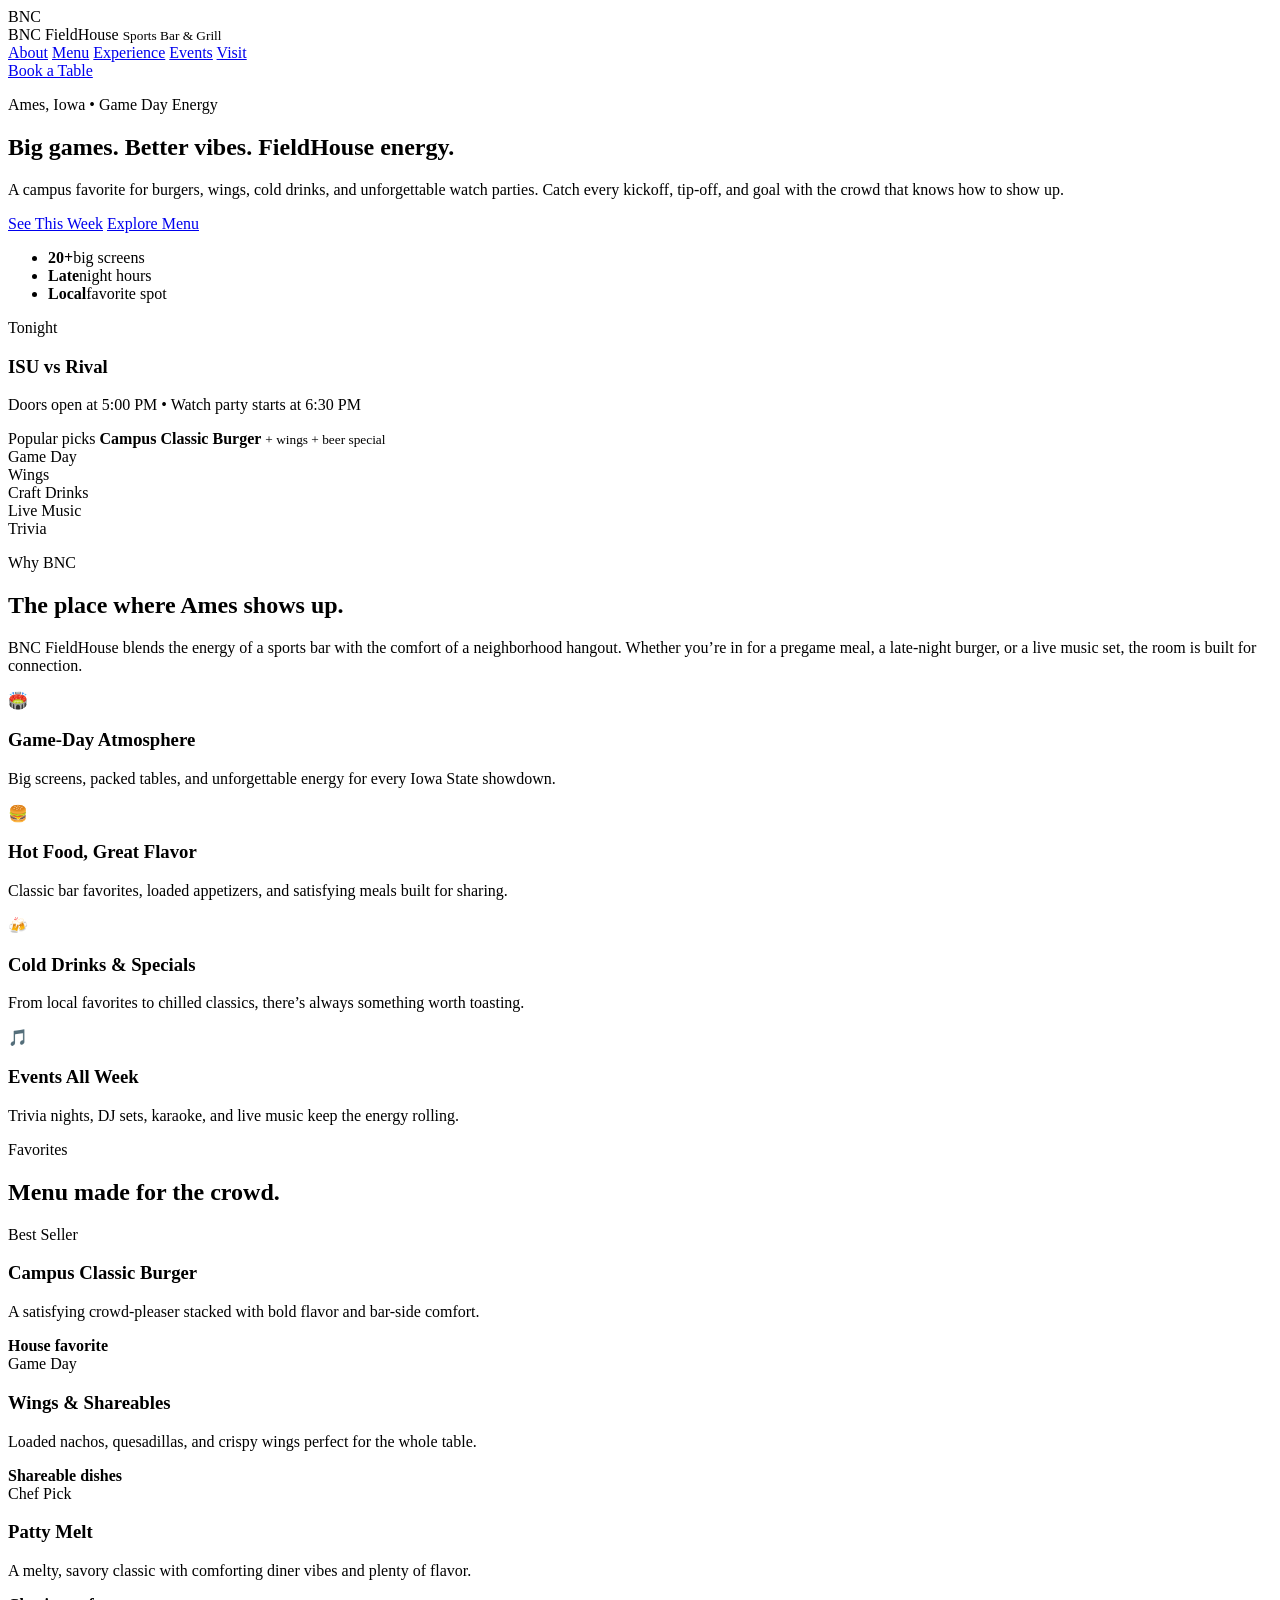
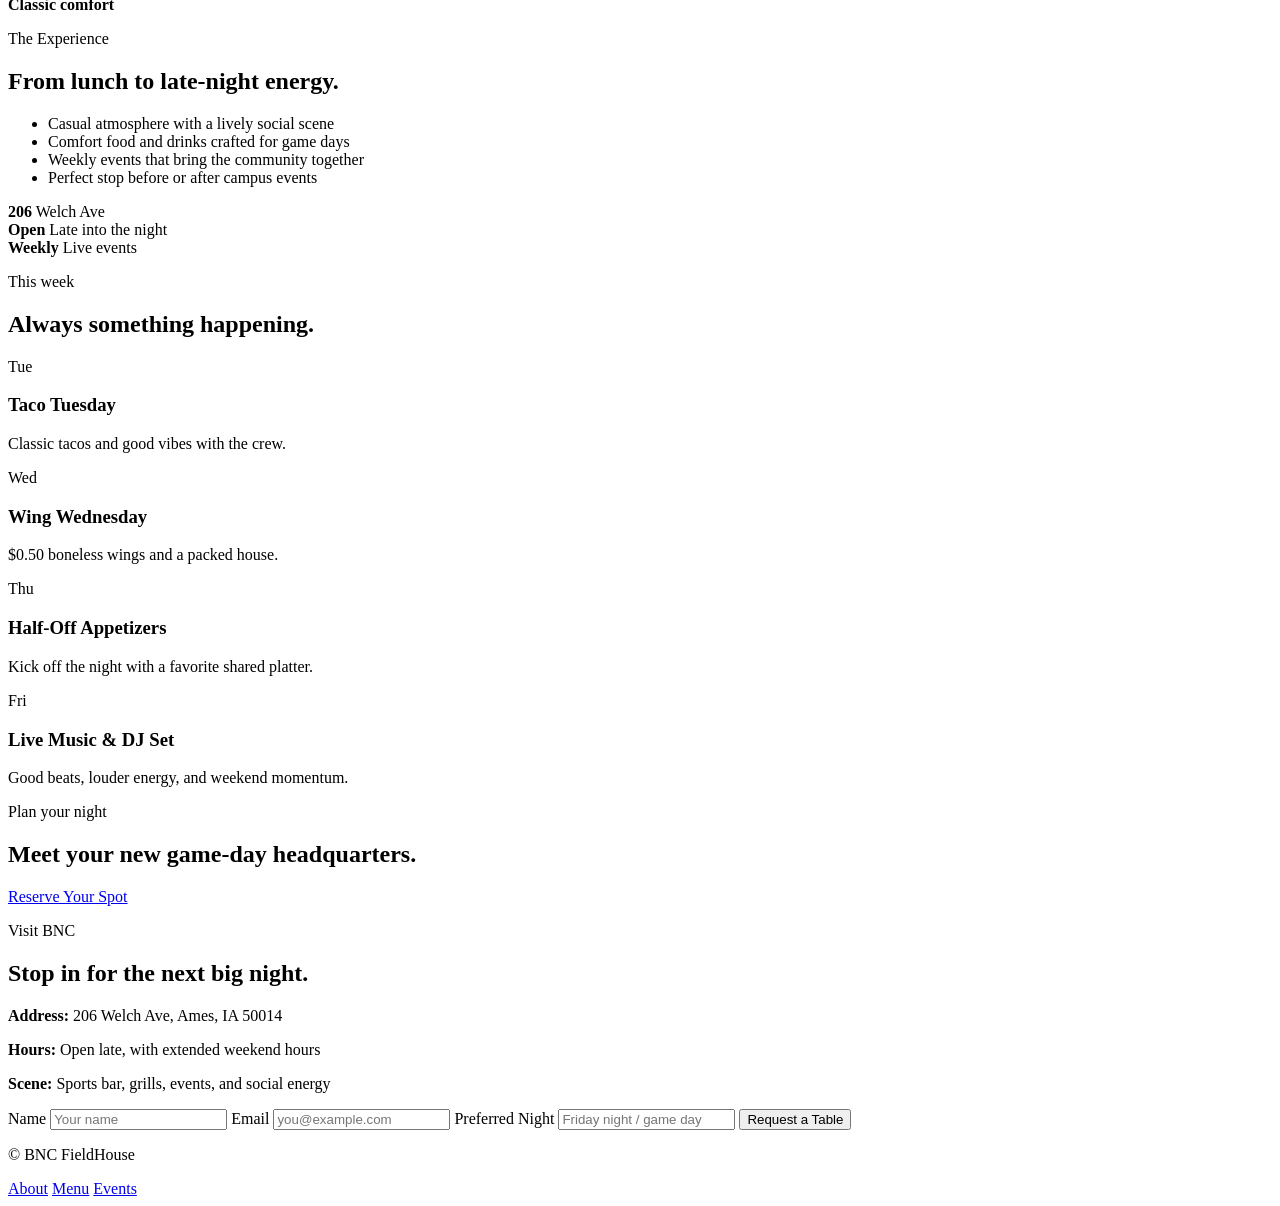
==== index.html @ 1192819e "Create the main landing page for the BNC FieldHouse marketing website." ====
<!DOCTYPE html>
<html lang="en">
  <head>
    <meta charset="UTF-8" />
    <meta name="viewport" content="width=device-width, initial-scale=1.0" />
    <meta
      name="description"
      content="BNC FieldHouse is a sports bar and grill in Ames, Iowa, serving signature burgers, wings, drinks, and live events near Iowa State." 
    />
    <title>BNC FieldHouse | Ames Iowa Sports Bar & Grill</title>
    <link rel="preconnect" href="https://fonts.googleapis.com" />
    <link rel="preconnect" href="https://fonts.gstatic.com" crossorigin />
    <link
      href="https://fonts.googleapis.com/css2?family=Inter:wght@400;500;600;700;800;900&family=Oswald:wght@500;600;700&display=swap"
      rel="stylesheet"
    />
    <link rel="stylesheet" href="style.css" />
  </head>
  <body>
    <header class="site-header">
      <div class="container nav-wrap">
        <div class="brand">
          <div class="brand-mark">BNC</div>
          <div>
            <span class="brand-name">BNC FieldHouse</span>
            <small>Sports Bar & Grill</small>
          </div>
        </div>

        <nav class="main-nav" aria-label="Main navigation">
          <a href="#about">About</a>
          <a href="#menu">Menu</a>
          <a href="#experience">Experience</a>
          <a href="#events">Events</a>
          <a href="#visit">Visit</a>
        </nav>

        <a class="btn btn-primary" href="#visit">Book a Table</a>
      </div>
    </header>

    <main>
      <section class="hero">
        <div class="container hero-grid">
          <div class="hero-copy">
            <p class="eyebrow">Ames, Iowa • Game Day Energy</p>
            <h1>Big games. Better vibes. <span>FieldHouse energy.</span></h1>
            <p class="lead">
              A campus favorite for burgers, wings, cold drinks, and unforgettable watch parties.
              Catch every kickoff, tip-off, and goal with the crowd that knows how to show up.
            </p>

            <div class="hero-actions">
              <a class="btn btn-primary" href="#events">See This Week</a>
              <a class="btn btn-secondary" href="#menu">Explore Menu</a>
            </div>

            <ul class="hero-stats" aria-label="BNC highlights">
              <li><strong>20+</strong><span>big screens</span></li>
              <li><strong>Late</strong><span>night hours</span></li>
              <li><strong>Local</strong><span>favorite spot</span></li>
            </ul>
          </div>

          <div class="hero-visual" aria-label="Interior of sports bar with fans and television screens">
            <div class="glass-card feature-card">
              <span class="tag">Tonight</span>
              <h3>ISU vs Rival</h3>
              <p>Doors open at 5:00 PM • Watch party starts at 6:30 PM</p>
            </div>
            <div class="floating-card">
              <span>Popular picks</span>
              <strong>Campus Classic Burger</strong>
              <small>+ wings + beer special</small>
            </div>
          </div>
        </div>
      </section>

      <section class="logo-bar" aria-label="BNC quick highlights">
        <div class="container logo-row">
          <div>Game Day</div>
          <div>Wings</div>
          <div>Craft Drinks</div>
          <div>Live Music</div>
          <div>Trivia</div>
        </div>
      </section>

      <section id="about" class="section intro">
        <div class="container two-col">
          <div>
            <p class="eyebrow accent">Why BNC</p>
            <h2>The place where Ames shows up.</h2>
          </div>
          <div>
            <p>
              BNC FieldHouse blends the energy of a sports bar with the comfort of a neighborhood hangout.
              Whether you’re in for a pregame meal, a late-night burger, or a live music set, the room is built for connection.
            </p>
          </div>
        </div>
      </section>

      <section class="section benefits">
        <div class="container">
          <div class="cards-grid">
            <article class="info-card">
              <div class="icon">🏟️</div>
              <h3>Game-Day Atmosphere</h3>
              <p>Big screens, packed tables, and unforgettable energy for every Iowa State showdown.</p>
            </article>
            <article class="info-card">
              <div class="icon">🍔</div>
              <h3>Hot Food, Great Flavor</h3>
              <p>Classic bar favorites, loaded appetizers, and satisfying meals built for sharing.</p>
            </article>
            <article class="info-card">
              <div class="icon">🍻</div>
              <h3>Cold Drinks & Specials</h3>
              <p>From local favorites to chilled classics, there’s always something worth toasting.</p>
            </article>
            <article class="info-card">
              <div class="icon">🎵</div>
              <h3>Events All Week</h3>
              <p>Trivia nights, DJ sets, karaoke, and live music keep the energy rolling.</p>
            </article>
          </div>
        </div>
      </section>

      <section id="menu" class="section menu-section">
        <div class="container">
          <div class="section-heading">
            <p class="eyebrow accent">Favorites</p>
            <h2>Menu made for the crowd.</h2>
          </div>

          <div class="menu-grid">
            <article class="menu-card">
              <div class="menu-visual burgers"></div>
              <div class="menu-body">
                <span class="pill">Best Seller</span>
                <h3>Campus Classic Burger</h3>
                <p>A satisfying crowd-pleaser stacked with bold flavor and bar-side comfort.</p>
                <strong>House favorite</strong>
              </div>
            </article>

            <article class="menu-card">
              <div class="menu-visual wings"></div>
              <div class="menu-body">
                <span class="pill">Game Day</span>
                <h3>Wings & Shareables</h3>
                <p>Loaded nachos, quesadillas, and crispy wings perfect for the whole table.</p>
                <strong>Shareable dishes</strong>
              </div>
            </article>

            <article class="menu-card">
              <div class="menu-visual melt"></div>
              <div class="menu-body">
                <span class="pill">Chef Pick</span>
                <h3>Patty Melt</h3>
                <p>A melty, savory classic with comforting diner vibes and plenty of flavor.</p>
                <strong>Classic comfort</strong>
              </div>
            </article>
          </div>
        </div>
      </section>

      <section id="experience" class="section experience-section">
        <div class="container experience-grid">
          <div class="experience-copy">
            <p class="eyebrow accent">The Experience</p>
            <h2>From lunch to late-night energy.</h2>
            <ul>
              <li>Casual atmosphere with a lively social scene</li>
              <li>Comfort food and drinks crafted for game days</li>
              <li>Weekly events that bring the community together</li>
              <li>Perfect stop before or after campus events</li>
            </ul>
          </div>

          <div class="stats-panel">
            <div class="stat-box">
              <strong>206</strong>
              <span>Welch Ave</span>
            </div>
            <div class="stat-box">
              <strong>Open</strong>
              <span>Late into the night</span>
            </div>
            <div class="stat-box">
              <strong>Weekly</strong>
              <span>Live events</span>
            </div>
          </div>
        </div>
      </section>

      <section id="events" class="section events-section">
        <div class="container">
          <div class="section-heading">
            <p class="eyebrow accent">This week</p>
            <h2>Always something happening.</h2>
          </div>

          <div class="events-grid">
            <article class="event-card">
              <div class="event-day">Tue</div>
              <div>
                <h3>Taco Tuesday</h3>
                <p>Classic tacos and good vibes with the crew.</p>
              </div>
            </article>

            <article class="event-card">
              <div class="event-day">Wed</div>
              <div>
                <h3>Wing Wednesday</h3>
                <p>$0.50 boneless wings and a packed house.</p>
              </div>
            </article>

            <article class="event-card">
              <div class="event-day">Thu</div>
              <div>
                <h3>Half-Off Appetizers</h3>
                <p>Kick off the night with a favorite shared platter.</p>
              </div>
            </article>

            <article class="event-card">
              <div class="event-day">Fri</div>
              <div>
                <h3>Live Music & DJ Set</h3>
                <p>Good beats, louder energy, and weekend momentum.</p>
              </div>
            </article>
          </div>
        </div>
      </section>

      <section class="cta-band">
        <div class="container cta-box">
          <div>
            <p class="eyebrow">Plan your night</p>
            <h2>Meet your new game-day headquarters.</h2>
          </div>
          <a class="btn btn-primary" href="#visit">Reserve Your Spot</a>
        </div>
      </section>

      <section id="visit" class="section visit-section">
        <div class="container visit-grid">
          <div class="visit-card info-panel">
            <p class="eyebrow accent">Visit BNC</p>
            <h2>Stop in for the next big night.</h2>
            <div class="contact-list">
              <p><strong>Address:</strong> 206 Welch Ave, Ames, IA 50014</p>
              <p><strong>Hours:</strong> Open late, with extended weekend hours</p>
              <p><strong>Scene:</strong> Sports bar, grills, events, and social energy</p>
            </div>
          </div>

          <div class="visit-card form-panel">
            <form class="reservation-form">
              <label>
                Name
                <input type="text" placeholder="Your name" />
              </label>
              <label>
                Email
                <input type="email" placeholder="you@example.com" />
              </label>
              <label>
                Preferred Night
                <input type="text" placeholder="Friday night / game day" />
              </label>
              <button type="submit" class="btn btn-primary full-width">Request a Table</button>
            </form>
          </div>
        </div>
      </section>
    </main>

    <footer class="site-footer">
      <div class="container footer-wrap">
        <p>© <span id="year"></span> BNC FieldHouse</p>
        <div class="footer-links">
          <a href="#about">About</a>
          <a href="#menu">Menu</a>
          <a href="#events">Events</a>
        </div>
      </div>
    </footer>

    <script src="script.js"></script>
  </body>
</html>
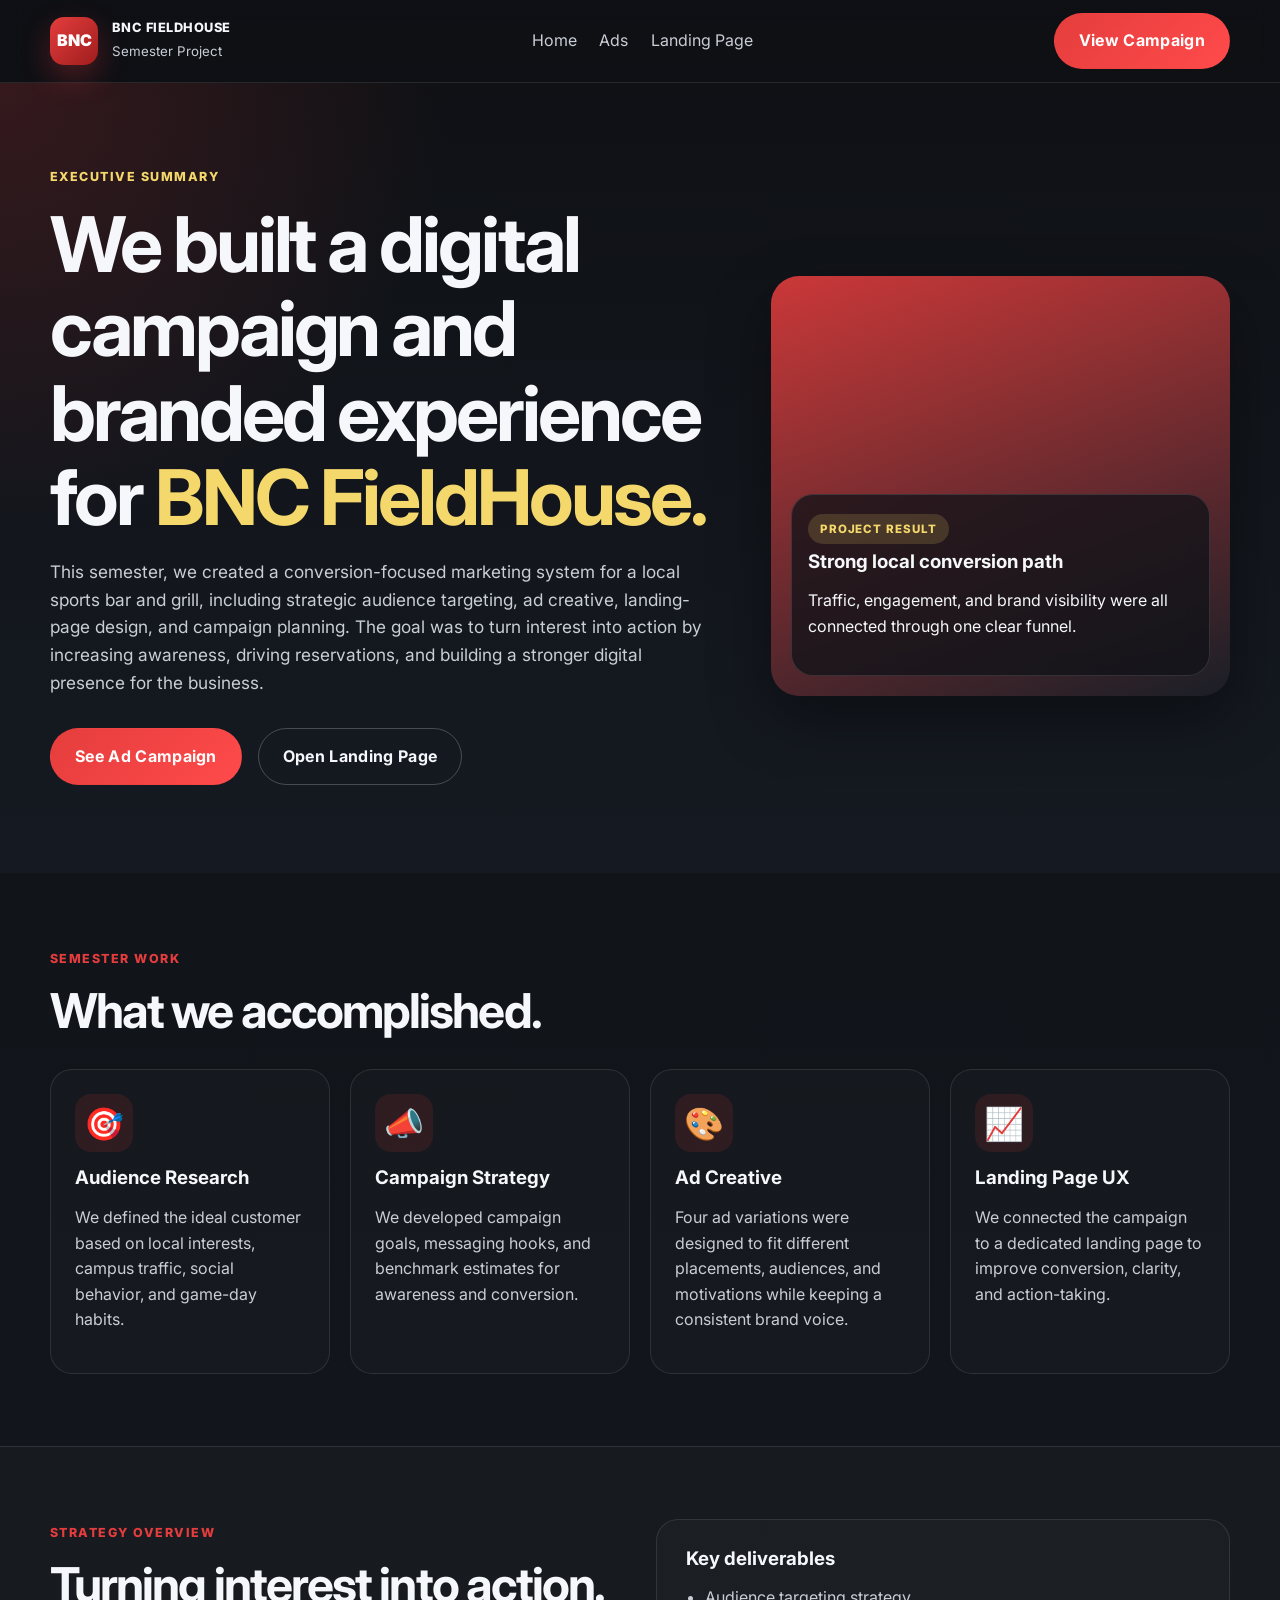
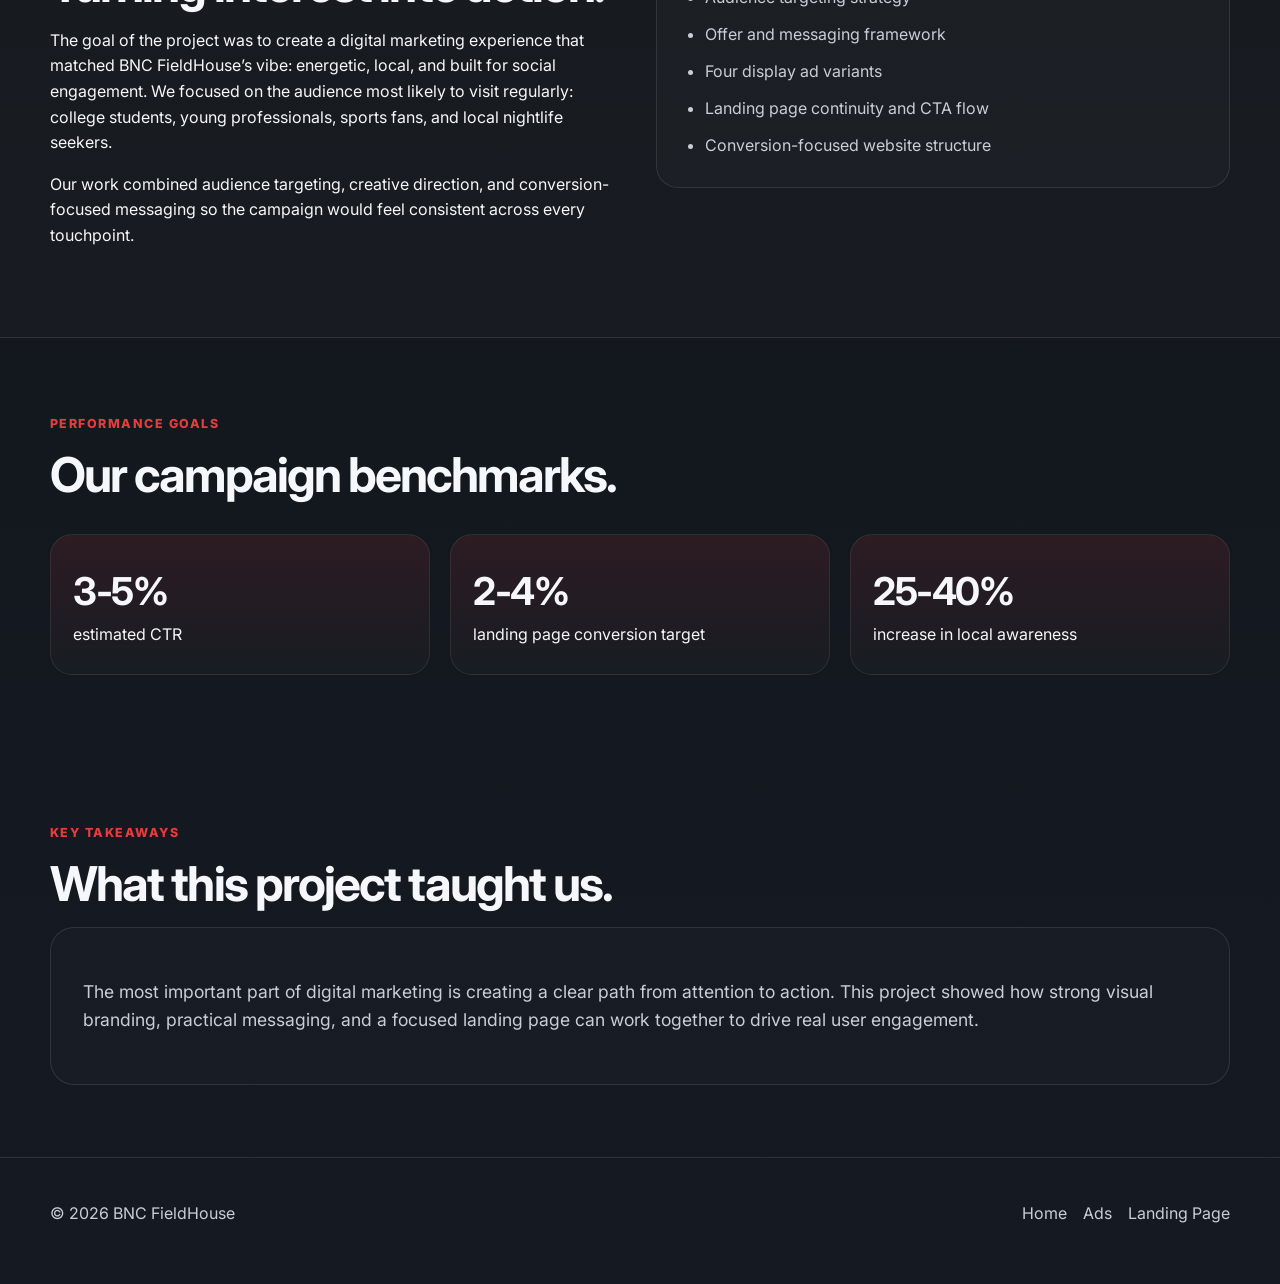
==== commit 76293121: "Add three-page marketing site with homepage, ad campaign page, and dedicated landing page for BNC Fi" ====
--- a/index.html
+++ b/index.html
@@ -5,13 +5,13 @@
     <meta name="viewport" content="width=device-width, initial-scale=1.0" />
     <meta
       name="description"
-      content="BNC FieldHouse is a sports bar and grill in Ames, Iowa, serving signature burgers, wings, drinks, and live events near Iowa State." 
+      content="BNC FieldHouse digital marketing project overview, ad campaign portfolio, and conversion-focused landing page."
     />
-    <title>BNC FieldHouse | Ames Iowa Sports Bar & Grill</title>
+    <title>BNC FieldHouse | Semester Project</title>
     <link rel="preconnect" href="https://fonts.googleapis.com" />
     <link rel="preconnect" href="https://fonts.gstatic.com" crossorigin />
     <link
-      href="https://fonts.googleapis.com/css2?family=Inter:wght@400;500;600;700;800;900&family=Oswald:wght@500;600;700&display=swap"
+      href="https://fonts.googleapis.com/css2?family=Inter:wght@400;500;600;700;800;900&display=swap"
       rel="stylesheet"
     />
     <link rel="stylesheet" href="style.css" />
@@ -19,268 +19,152 @@
   <body>
     <header class="site-header">
       <div class="container nav-wrap">
-        <div class="brand">
-          <div class="brand-mark">BNC</div>
-          <div>
+        <a href="index.html" class="brand" aria-label="BNC FieldHouse home page">
+          <span class="brand-mark">BNC</span>
+          <span>
             <span class="brand-name">BNC FieldHouse</span>
-            <small>Sports Bar & Grill</small>
-          </div>
-        </div>
+            <small>Semester Project</small>
+          </span>
+        </a>
 
         <nav class="main-nav" aria-label="Main navigation">
-          <a href="#about">About</a>
-          <a href="#menu">Menu</a>
-          <a href="#experience">Experience</a>
-          <a href="#events">Events</a>
-          <a href="#visit">Visit</a>
+          <a href="index.html">Home</a>
+          <a href="ads.html">Ads</a>
+          <a href="landing.html">Landing Page</a>
         </nav>
 
-        <a class="btn btn-primary" href="#visit">Book a Table</a>
+        <a class="btn btn-primary" href="landing.html">View Campaign</a>
       </div>
     </header>
 
     <main>
-      <section class="hero">
+      <section class="hero hero-home">
         <div class="container hero-grid">
           <div class="hero-copy">
-            <p class="eyebrow">Ames, Iowa • Game Day Energy</p>
-            <h1>Big games. Better vibes. <span>FieldHouse energy.</span></h1>
+            <p class="eyebrow">Executive Summary</p>
+            <h1>We built a digital campaign and branded experience for <span>BNC FieldHouse.</span></h1>
             <p class="lead">
-              A campus favorite for burgers, wings, cold drinks, and unforgettable watch parties.
-              Catch every kickoff, tip-off, and goal with the crowd that knows how to show up.
+              This semester, we created a conversion-focused marketing system for a local sports bar and grill,
+              including strategic audience targeting, ad creative, landing-page design, and campaign planning.
+              The goal was to turn interest into action by increasing awareness, driving reservations, and building
+              a stronger digital presence for the business.
             </p>
 
             <div class="hero-actions">
-              <a class="btn btn-primary" href="#events">See This Week</a>
-              <a class="btn btn-secondary" href="#menu">Explore Menu</a>
+              <a class="btn btn-primary" href="ads.html">See Ad Campaign</a>
+              <a class="btn btn-secondary" href="landing.html">Open Landing Page</a>
             </div>
-
-            <ul class="hero-stats" aria-label="BNC highlights">
-              <li><strong>20+</strong><span>big screens</span></li>
-              <li><strong>Late</strong><span>night hours</span></li>
-              <li><strong>Local</strong><span>favorite spot</span></li>
-            </ul>
           </div>
 
-          <div class="hero-visual" aria-label="Interior of sports bar with fans and television screens">
+          <div class="hero-visual home-visual" aria-label="BNC FieldHouse marketing campaign overview">
             <div class="glass-card feature-card">
-              <span class="tag">Tonight</span>
-              <h3>ISU vs Rival</h3>
-              <p>Doors open at 5:00 PM • Watch party starts at 6:30 PM</p>
-            </div>
-            <div class="floating-card">
-              <span>Popular picks</span>
-              <strong>Campus Classic Burger</strong>
-              <small>+ wings + beer special</small>
+              <span class="tag">Project Result</span>
+              <h3>Strong local conversion path</h3>
+              <p>Traffic, engagement, and brand visibility were all connected through one clear funnel.</p>
             </div>
           </div>
         </div>
       </section>
 
-      <section class="logo-bar" aria-label="BNC quick highlights">
-        <div class="container logo-row">
-          <div>Game Day</div>
-          <div>Wings</div>
-          <div>Craft Drinks</div>
-          <div>Live Music</div>
-          <div>Trivia</div>
-        </div>
-      </section>
+      <section class="section">
+        <div class="container">
+          <div class="section-heading narrow">
+            <p class="eyebrow accent">Semester Work</p>
+            <h2>What we accomplished.</h2>
+          </div>
 
-      <section id="about" class="section intro">
-        <div class="container two-col">
-          <div>
-            <p class="eyebrow accent">Why BNC</p>
-            <h2>The place where Ames shows up.</h2>
-          </div>
-          <div>
-            <p>
-              BNC FieldHouse blends the energy of a sports bar with the comfort of a neighborhood hangout.
-              Whether you’re in for a pregame meal, a late-night burger, or a live music set, the room is built for connection.
-            </p>
-          </div>
-        </div>
-      </section>
-
-      <section class="section benefits">
-        <div class="container">
           <div class="cards-grid">
             <article class="info-card">
-              <div class="icon">🏟️</div>
-              <h3>Game-Day Atmosphere</h3>
-              <p>Big screens, packed tables, and unforgettable energy for every Iowa State showdown.</p>
+              <div class="icon">🎯</div>
+              <h3>Audience Research</h3>
+              <p>We defined the ideal customer based on local interests, campus traffic, social behavior, and game-day habits.</p>
             </article>
+
             <article class="info-card">
-              <div class="icon">🍔</div>
-              <h3>Hot Food, Great Flavor</h3>
-              <p>Classic bar favorites, loaded appetizers, and satisfying meals built for sharing.</p>
+              <div class="icon">📣</div>
+              <h3>Campaign Strategy</h3>
+              <p>We developed campaign goals, messaging hooks, and benchmark estimates for awareness and conversion.</p>
             </article>
+
             <article class="info-card">
-              <div class="icon">🍻</div>
-              <h3>Cold Drinks & Specials</h3>
-              <p>From local favorites to chilled classics, there’s always something worth toasting.</p>
+              <div class="icon">🎨</div>
+              <h3>Ad Creative</h3>
+              <p>Four ad variations were designed to fit different placements, audiences, and motivations while keeping a consistent brand voice.</p>
             </article>
+
             <article class="info-card">
-              <div class="icon">🎵</div>
-              <h3>Events All Week</h3>
-              <p>Trivia nights, DJ sets, karaoke, and live music keep the energy rolling.</p>
+              <div class="icon">📈</div>
+              <h3>Landing Page UX</h3>
+              <p>We connected the campaign to a dedicated landing page to improve conversion, clarity, and action-taking.</p>
             </article>
           </div>
         </div>
       </section>
 
-      <section id="menu" class="section menu-section">
-        <div class="container">
-          <div class="section-heading">
-            <p class="eyebrow accent">Favorites</p>
-            <h2>Menu made for the crowd.</h2>
+      <section class="section alt-section">
+        <div class="container two-col">
+          <div>
+            <p class="eyebrow accent">Strategy Overview</p>
+            <h2>Turning interest into action.</h2>
+            <p>
+              The goal of the project was to create a digital marketing experience that matched BNC FieldHouse’s vibe:
+              energetic, local, and built for social engagement. We focused on the audience most likely to visit regularly:
+              college students, young professionals, sports fans, and local nightlife seekers.
+            </p>
+            <p>
+              Our work combined audience targeting, creative direction, and conversion-focused messaging so the campaign would feel consistent across every touchpoint.
+            </p>
           </div>
 
-          <div class="menu-grid">
-            <article class="menu-card">
-              <div class="menu-visual burgers"></div>
-              <div class="menu-body">
-                <span class="pill">Best Seller</span>
-                <h3>Campus Classic Burger</h3>
-                <p>A satisfying crowd-pleaser stacked with bold flavor and bar-side comfort.</p>
-                <strong>House favorite</strong>
-              </div>
-            </article>
-
-            <article class="menu-card">
-              <div class="menu-visual wings"></div>
-              <div class="menu-body">
-                <span class="pill">Game Day</span>
-                <h3>Wings & Shareables</h3>
-                <p>Loaded nachos, quesadillas, and crispy wings perfect for the whole table.</p>
-                <strong>Shareable dishes</strong>
-              </div>
-            </article>
-
-            <article class="menu-card">
-              <div class="menu-visual melt"></div>
-              <div class="menu-body">
-                <span class="pill">Chef Pick</span>
-                <h3>Patty Melt</h3>
-                <p>A melty, savory classic with comforting diner vibes and plenty of flavor.</p>
-                <strong>Classic comfort</strong>
-              </div>
-            </article>
+          <div class="checklist-panel">
+            <h3>Key deliverables</h3>
+            <ul>
+              <li>Audience targeting strategy</li>
+              <li>Offer and messaging framework</li>
+              <li>Four display ad variants</li>
+              <li>Landing page continuity and CTA flow</li>
+              <li>Conversion-focused website structure</li>
+            </ul>
           </div>
         </div>
       </section>
 
-      <section id="experience" class="section experience-section">
-        <div class="container experience-grid">
-          <div class="experience-copy">
-            <p class="eyebrow accent">The Experience</p>
-            <h2>From lunch to late-night energy.</h2>
-            <ul>
-              <li>Casual atmosphere with a lively social scene</li>
-              <li>Comfort food and drinks crafted for game days</li>
-              <li>Weekly events that bring the community together</li>
-              <li>Perfect stop before or after campus events</li>
-            </ul>
+      <section class="section">
+        <div class="container">
+          <div class="section-heading narrow">
+            <p class="eyebrow accent">Performance Goals</p>
+            <h2>Our campaign benchmarks.</h2>
           </div>
 
-          <div class="stats-panel">
+          <div class="stats-panel three-up">
             <div class="stat-box">
-              <strong>206</strong>
-              <span>Welch Ave</span>
+              <strong>3-5%</strong>
+              <span>estimated CTR</span>
             </div>
             <div class="stat-box">
-              <strong>Open</strong>
-              <span>Late into the night</span>
+              <strong>2-4%</strong>
+              <span>landing page conversion target</span>
             </div>
             <div class="stat-box">
-              <strong>Weekly</strong>
-              <span>Live events</span>
+              <strong>25-40%</strong>
+              <span>increase in local awareness</span>
             </div>
           </div>
         </div>
       </section>
 
-      <section id="events" class="section events-section">
+      <section class="section">
         <div class="container">
-          <div class="section-heading">
-            <p class="eyebrow accent">This week</p>
-            <h2>Always something happening.</h2>
+          <div class="section-heading narrow">
+            <p class="eyebrow accent">Key Takeaways</p>
+            <h2>What this project taught us.</h2>
           </div>
 
-          <div class="events-grid">
-            <article class="event-card">
-              <div class="event-day">Tue</div>
-              <div>
-                <h3>Taco Tuesday</h3>
-                <p>Classic tacos and good vibes with the crew.</p>
-              </div>
-            </article>
-
-            <article class="event-card">
-              <div class="event-day">Wed</div>
-              <div>
-                <h3>Wing Wednesday</h3>
-                <p>$0.50 boneless wings and a packed house.</p>
-              </div>
-            </article>
-
-            <article class="event-card">
-              <div class="event-day">Thu</div>
-              <div>
-                <h3>Half-Off Appetizers</h3>
-                <p>Kick off the night with a favorite shared platter.</p>
-              </div>
-            </article>
-
-            <article class="event-card">
-              <div class="event-day">Fri</div>
-              <div>
-                <h3>Live Music & DJ Set</h3>
-                <p>Good beats, louder energy, and weekend momentum.</p>
-              </div>
-            </article>
-          </div>
-        </div>
-      </section>
-
-      <section class="cta-band">
-        <div class="container cta-box">
-          <div>
-            <p class="eyebrow">Plan your night</p>
-            <h2>Meet your new game-day headquarters.</h2>
-          </div>
-          <a class="btn btn-primary" href="#visit">Reserve Your Spot</a>
-        </div>
-      </section>
-
-      <section id="visit" class="section visit-section">
-        <div class="container visit-grid">
-          <div class="visit-card info-panel">
-            <p class="eyebrow accent">Visit BNC</p>
-            <h2>Stop in for the next big night.</h2>
-            <div class="contact-list">
-              <p><strong>Address:</strong> 206 Welch Ave, Ames, IA 50014</p>
-              <p><strong>Hours:</strong> Open late, with extended weekend hours</p>
-              <p><strong>Scene:</strong> Sports bar, grills, events, and social energy</p>
-            </div>
-          </div>
-
-          <div class="visit-card form-panel">
-            <form class="reservation-form">
-              <label>
-                Name
-                <input type="text" placeholder="Your name" />
-              </label>
-              <label>
-                Email
-                <input type="email" placeholder="you@example.com" />
-              </label>
-              <label>
-                Preferred Night
-                <input type="text" placeholder="Friday night / game day" />
-              </label>
-              <button type="submit" class="btn btn-primary full-width">Request a Table</button>
-            </form>
+          <div class="quote-box">
+            <p>
+              The most important part of digital marketing is creating a clear path from attention to action. This project showed
+              how strong visual branding, practical messaging, and a focused landing page can work together to drive real user engagement.
+            </p>
           </div>
         </div>
       </section>
@@ -290,9 +174,9 @@
       <div class="container footer-wrap">
         <p>© <span id="year"></span> BNC FieldHouse</p>
         <div class="footer-links">
-          <a href="#about">About</a>
-          <a href="#menu">Menu</a>
-          <a href="#events">Events</a>
+          <a href="index.html">Home</a>
+          <a href="ads.html">Ads</a>
+          <a href="landing.html">Landing Page</a>
         </div>
       </div>
     </footer>
@@ -300,3 +184,4 @@
     <script src="script.js"></script>
   </body>
 </html>
+
--- a/style.css
+++ b/style.css
@@ -0,0 +1,633 @@
+:root {
+  --bg: #0f1115;
+  --bg-soft: #171b22;
+  --panel: #1b2028;
+  --panel-alt: #12161d;
+  --card: rgba(17, 21, 28, 0.8);
+  --text: #f5f7fa;
+  --muted: #c9ced6;
+  --red: #e53d3d;
+  --red-strong: #ff4a4a;
+  --red-soft: rgba(229, 61, 61, 0.12);
+  --gold: #f5d86c;
+  --line: rgba(255,255,255,0.1);
+  --shadow: 0 24px 60px rgba(0,0,0,0.38);
+}
+
+* { box-sizing: border-box; }
+
+html { scroll-behavior: smooth; }
+
+body {
+  margin: 0;
+  font-family: "Inter", sans-serif;
+  background: linear-gradient(180deg, #0f1115 0%, #151a22 100%);
+  color: var(--text);
+  line-height: 1.6;
+}
+
+a { color: inherit; text-decoration: none; }
+
+img { max-width: 100%; display: block; }
+
+.container {
+  width: min(1180px, calc(100% - 2rem));
+  margin: 0 auto;
+}
+
+.site-header {
+  position: sticky;
+  top: 0;
+  z-index: 20;
+  background: rgba(15, 17, 21, 0.82);
+  backdrop-filter: blur(10px);
+  border-bottom: 1px solid var(--line);
+}
+
+.nav-wrap {
+  display: flex;
+  align-items: center;
+  justify-content: space-between;
+  gap: 1rem;
+  min-height: 82px;
+}
+
+.brand {
+  display: flex;
+  align-items: center;
+  gap: 0.85rem;
+}
+
+.brand-mark {
+  display: grid;
+  place-items: center;
+  width: 48px;
+  height: 48px;
+  border-radius: 14px;
+  font-weight: 900;
+  background: linear-gradient(135deg, var(--red), #9f1d1d);
+  color: #fff;
+  box-shadow: 0 12px 30px rgba(229, 61, 61, 0.3);
+}
+
+.brand-name {
+  display: block;
+  font-weight: 800;
+  letter-spacing: 0.04em;
+  text-transform: uppercase;
+  font-size: 0.8rem;
+}
+
+.brand small {
+  color: var(--muted);
+}
+
+.main-nav {
+  display: flex;
+  align-items: center;
+  gap: 1.4rem;
+  flex-wrap: wrap;
+}
+
+.main-nav a {
+  color: var(--muted);
+  transition: color 0.2s ease;
+}
+
+.main-nav a:hover,
+.main-nav a:focus-visible {
+  color: var(--text);
+}
+
+.btn {
+  display: inline-flex;
+  align-items: center;
+  justify-content: center;
+  border: 1px solid transparent;
+  border-radius: 999px;
+  padding: 0.9rem 1.5rem;
+  font-weight: 700;
+  letter-spacing: 0.02em;
+  transition: transform 0.2s ease, box-shadow 0.2s ease, border-color 0.2s ease, background 0.2s ease;
+  cursor: pointer;
+}
+
+.btn:hover,
+.btn:focus-visible {
+  transform: translateY(-1px);
+  box-shadow: 0 16px 32px rgba(229, 61, 61, 0.18);
+}
+
+.btn-primary {
+  background: linear-gradient(135deg, var(--red), var(--red-strong));
+  color: #fff;
+}
+
+.btn-secondary {
+  background: transparent;
+  border-color: rgba(255,255,255,0.22);
+  color: var(--text);
+}
+
+.btn-secondary:hover,
+.btn-secondary:focus-visible {
+  border-color: rgba(255,255,255,0.45);
+  background: rgba(255,255,255,0.02);
+}
+
+.hero {
+  position: relative;
+  padding: 5rem 0 4rem;
+  background:
+    radial-gradient(circle at top left, rgba(229, 61, 61, 0.18), transparent 30%),
+    linear-gradient(180deg, rgba(15,17,21,0.9), rgba(21,26,34,1));
+}
+
+.hero-grid {
+  display: grid;
+  grid-template-columns: 1.2fr 0.8fr;
+  gap: 2rem;
+  align-items: center;
+}
+
+.eyebrow {
+  display: inline-block;
+  margin: 0 0 1rem;
+  font-size: 0.78rem;
+  letter-spacing: 0.12em;
+  text-transform: uppercase;
+  color: var(--gold);
+  font-weight: 800;
+}
+
+.eyebrow.accent { color: var(--red); }
+
+h1, h2, h3 {
+  margin: 0 0 1rem;
+  line-height: 1.1;
+}
+
+h1 {
+  font-size: clamp(2.5rem, 6vw, 5rem);
+  letter-spacing: -0.04em;
+}
+
+h1 span {
+  color: var(--gold);
+}
+
+h2 {
+  font-size: clamp(2rem, 4vw, 3rem);
+  letter-spacing: -0.04em;
+}
+
+.lead {
+  font-size: 1.08rem;
+  color: var(--muted);
+  max-width: 60ch;
+}
+
+.hero-actions {
+  display: flex;
+  flex-wrap: wrap;
+  gap: 1rem;
+  margin: 2rem 0 1.5rem;
+}
+
+.hero-stats {
+  list-style: none;
+  margin: 0;
+  padding: 0;
+  display: flex;
+  flex-wrap: wrap;
+  gap: 2rem;
+}
+
+.hero-stats li {
+  display: grid;
+  gap: 0.2rem;
+  min-width: 110px;
+}
+
+.hero-stats strong {
+  font-size: 1.6rem;
+  color: var(--text);
+}
+
+.hero-stats span {
+  color: var(--muted);
+}
+
+.hero-visual {
+  position: relative;
+  min-height: 420px;
+  border-radius: 28px;
+  background: linear-gradient(160deg, rgba(229,61,61,0.9), rgba(27,32,40,0.88)),
+              url("https://images.unsplash.com/photo-1517248135467-4c7edcad34c4?auto=format&fit=crop&w=1200&q=80") center/cover;
+  box-shadow: var(--shadow);
+  overflow: hidden;
+}
+
+.home-visual {
+  background: linear-gradient(160deg, rgba(229,61,61,0.88), rgba(27,32,40,0.86)),
+              url("https://images.unsplash.com/photo-1559339352-11d035aa65de?auto=format&fit=crop&w=1200&q=80") center/cover;
+}
+
+.landing-visual {
+  background: linear-gradient(160deg, rgba(229,61,61,0.85), rgba(27,32,40,0.82)),
+              url("https://images.unsplash.com/photo-1528605248644-14dd04022da1?auto=format&fit=crop&w=1200&q=80") center/cover;
+}
+
+.glass-card,
+.floating-card {
+  background: rgba(16, 19, 24, 0.76);
+  border: 1px solid rgba(255,255,255,0.12);
+  backdrop-filter: blur(10px);
+  border-radius: 22px;
+}
+
+.feature-card {
+  position: absolute;
+  left: 1.25rem;
+  right: 1.25rem;
+  bottom: 1.25rem;
+  padding: 1.2rem 1rem;
+}
+
+.tag {
+  display: inline-flex;
+  margin-bottom: 0.5rem;
+  padding: 0.35rem 0.75rem;
+  border-radius: 999px;
+  background: rgba(245, 216, 108, 0.16);
+  color: var(--gold);
+  font-size: 0.72rem;
+  font-weight: 800;
+  letter-spacing: 0.08em;
+  text-transform: uppercase;
+}
+
+.section {
+  padding: 4.5rem 0;
+}
+
+.alt-section {
+  background: rgba(255,255,255,0.02);
+  border-top: 1px solid var(--line);
+  border-bottom: 1px solid var(--line);
+}
+
+.narrow {
+  max-width: 700px;
+}
+
+.cards-grid {
+  display: grid;
+  grid-template-columns: repeat(4, minmax(0, 1fr));
+  gap: 1.25rem;
+  margin-top: 2rem;
+}
+
+.info-card,
+.menu-card,
+.visit-card,
+.mini-card,
+.info-panel,
+.ad-card {
+  background: rgba(255,255,255,0.02);
+  border: 1px solid var(--line);
+  border-radius: 22px;
+  overflow: hidden;
+}
+
+.info-card {
+  padding: 1.5rem;
+}
+
+.icon {
+  display: grid;
+  place-items: center;
+  width: 58px;
+  height: 58px;
+  border-radius: 16px;
+  background: var(--red-soft);
+  font-size: 2rem;
+  margin-bottom: 1rem;
+}
+
+.two-col {
+  display: grid;
+  grid-template-columns: 1fr 1fr;
+  gap: 2rem;
+  align-items: start;
+}
+
+.checklist-panel {
+  background: rgba(255,255,255,0.02);
+  border: 1px solid var(--line);
+  border-radius: 22px;
+  padding: 1.8rem;
+}
+
+.checklist-panel ul,
+.two-col-list ul,
+.info-panel ul {
+  margin: 0;
+  padding-left: 1.2rem;
+  display: grid;
+  gap: 0.7rem;
+  color: var(--muted);
+}
+
+.three-up {
+  display: grid;
+  grid-template-columns: repeat(3, minmax(0, 1fr));
+  gap: 1.25rem;
+  margin-top: 2rem;
+}
+
+.stat-box {
+  padding: 1.6rem 1.4rem;
+  border-radius: 22px;
+  background: linear-gradient(180deg, rgba(229,61,61,0.12), rgba(255,255,255,0.02));
+  border: 1px solid rgba(255,255,255,0.08);
+}
+
+.stat-box strong {
+  display: block;
+  font-size: clamp(1.7rem, 3vw, 2.7rem);
+  letter-spacing: -0.04em;
+}
+
+.quote-box {
+  padding: 2rem;
+  border-radius: 24px;
+  border: 1px solid var(--line);
+  background: rgba(255,255,255,0.015);
+  font-size: 1.1rem;
+  color: var(--muted);
+}
+
+.page-hero {
+  padding: 4rem 0 2rem;
+}
+
+.campaign-grid {
+  display: grid;
+  grid-template-columns: 1.3fr 0.7fr;
+  gap: 2rem;
+  align-items: start;
+}
+
+.campaign-copy p,
+.info-panel li,
+.two-col-list li,
+.mini-card p,
+.ad-info p,
+.info-card p,
+.contact-list p,
+.visit-card p {
+  color: var(--muted);
+}
+
+.info-panel {
+  padding: 1.5rem;
+}
+
+.strategy-cards {
+  display: grid;
+  grid-template-columns: repeat(4, minmax(0, 1fr));
+  gap: 1.25rem;
+  margin-top: 2rem;
+}
+
+.mini-card {
+  padding: 1.5rem 1.25rem;
+}
+
+.ad-grid {
+  display: grid;
+  grid-template-columns: repeat(2, minmax(0, 1fr));
+  gap: 1.5rem;
+  margin-top: 2rem;
+}
+
+.ad-card {
+  display: block;
+  transition: transform 0.2s ease, border-color 0.2s ease;
+}
+
+.ad-card:hover,
+.ad-card:focus-visible {
+  transform: translateY(-2px);
+  border-color: rgba(229,61,61,0.4);
+}
+
+.ad-preview {
+  min-height: 220px;
+  background-size: cover;
+  background-position: center;
+}
+
+.ad-one {
+  background: linear-gradient(135deg, rgba(0,0,0,0.2), rgba(0,0,0,0.4)), url("https://images.unsplash.com/photo-1544025162-d76694265947?auto=format&fit=crop&w=1200&q=80") center/cover;
+}
+
+.ad-two {
+  background: linear-gradient(135deg, rgba(0,0,0,0.2), rgba(0,0,0,0.4)), url("https://images.unsplash.com/photo-1550547660-d9450f859349?auto=format&fit=crop&w=1200&q=80") center/cover;
+}
+
+.ad-three {
+  background: linear-gradient(135deg, rgba(0,0,0,0.2), rgba(0,0,0,0.4)), url("https://images.unsplash.com/photo-1514933651103-005eec06c04b?auto=format&fit=crop&w=1200&q=80") center/cover;
+}
+
+.ad-four {
+  background: linear-gradient(135deg, rgba(0,0,0,0.2), rgba(0,0,0,0.4)), url("https://images.unsplash.com/photo-1528605248644-14dd04022da1?auto=format&fit=crop&w=1200&q=80") center/cover;
+}
+
+.ad-info {
+  padding: 1.2rem 1.1rem 1.4rem;
+}
+
+.ad-info span {
+  display: inline-block;
+  margin-bottom: 0.5rem;
+  color: var(--gold);
+  font-size: 0.75rem;
+  font-weight: 800;
+  letter-spacing: 0.08em;
+  text-transform: uppercase;
+}
+
+.menu-grid {
+  display: grid;
+  grid-template-columns: repeat(3, minmax(0, 1fr));
+  gap: 1.4rem;
+}
+
+.menu-card {
+  background: rgba(255,255,255,0.015);
+}
+
+.menu-visual {
+  min-height: 210px;
+  background-size: cover;
+  background-position: center;
+}
+
+.menu-visual.burgers {
+  background-image: linear-gradient(180deg, rgba(0,0,0,0.12), rgba(0,0,0,0.4)), url("https://images.unsplash.com/photo-1568901346375-23c9450c58cd?auto=format&fit=crop&w=1200&q=80");
+}
+
+.menu-visual.wings {
+  background-image: linear-gradient(180deg, rgba(0,0,0,0.12), rgba(0,0,0,0.4)), url("https://images.unsplash.com/photo-1527477396000-e27163b481c2?auto=format&fit=crop&w=1200&q=80");
+}
+
+.menu-visual.melt {
+  background-image: linear-gradient(180deg, rgba(0,0,0,0.12), rgba(0,0,0,0.4)), url("https://images.unsplash.com/photo-1559847844-5315695dadae?auto=format&fit=crop&w=1200&q=80");
+}
+
+.menu-body {
+  padding: 1.2rem 1.2rem 1.45rem;
+}
+
+.pill {
+  display: inline-flex;
+  margin-bottom: 0.9rem;
+  padding: 0.35rem 0.65rem;
+  border-radius: 999px;
+  background: rgba(229,61,61,0.12);
+  color: #ffadad;
+  font-size: 0.68rem;
+  font-weight: 800;
+  letter-spacing: 0.06em;
+  text-transform: uppercase;
+}
+
+.menu-body strong {
+  display: inline-block;
+  margin-top: 0.8rem;
+  color: var(--gold);
+}
+
+.visit-grid {
+  display: grid;
+  grid-template-columns: 1fr 1fr;
+  gap: 1.4rem;
+}
+
+.visit-card {
+  padding: 2rem;
+}
+
+.contact-list {
+  margin-top: 1.5rem;
+  display: grid;
+  gap: 0.8rem;
+}
+
+.reservation-form,
+.contact-form {
+  display: grid;
+  gap: 1rem;
+}
+
+label {
+  display: grid;
+  gap: 0.45rem;
+  font-weight: 600;
+}
+
+input,
+textarea {
+  width: 100%;
+  border: 1px solid rgba(255,255,255,0.12);
+  border-radius: 12px;
+  padding: 0.9rem 1rem;
+  background: rgba(255,255,255,0.02);
+  color: var(--text);
+  font: inherit;
+}
+
+input::placeholder,
+textarea::placeholder {
+  color: rgba(201,206,214,0.7);
+}
+
+input:focus,
+textarea:focus {
+  outline: 2px solid rgba(229,61,61,0.6);
+  border-color: transparent;
+}
+
+textarea {
+  min-height: 130px;
+  resize: vertical;
+}
+
+.full-width {
+  width: 100%;
+}
+
+.site-footer {
+  padding: 1.7rem 0 2.6rem;
+  border-top: 1px solid var(--line);
+}
+
+.footer-wrap {
+  display: flex;
+  align-items: center;
+  justify-content: space-between;
+  gap: 1rem;
+  color: var(--muted);
+}
+
+.footer-links {
+  display: flex;
+  flex-wrap: wrap;
+  gap: 1rem;
+}
+
+@media (max-width: 900px) {
+  .hero-grid,
+  .two-col,
+  .campaign-grid,
+  .cards-grid,
+  .three-up,
+  .menu-grid,
+  .strategy-cards,
+  .ad-grid,
+  .visit-grid {
+    grid-template-columns: 1fr;
+  }
+
+  .nav-wrap,
+  .footer-wrap {
+    flex-direction: column;
+    align-items: flex-start;
+  }
+
+  .main-nav {
+    gap: 0.85rem;
+  }
+}
+
+@media (max-width: 560px) {
+  .hero {
+    padding-top: 4rem;
+  }
+
+  .hero-actions,
+  .hero-stats {
+    flex-direction: column;
+    align-items: stretch;
+  }
+
+  .btn {
+    width: 100%;
+  }
+
+  .site-header {
+    position: static;
+  }
+}
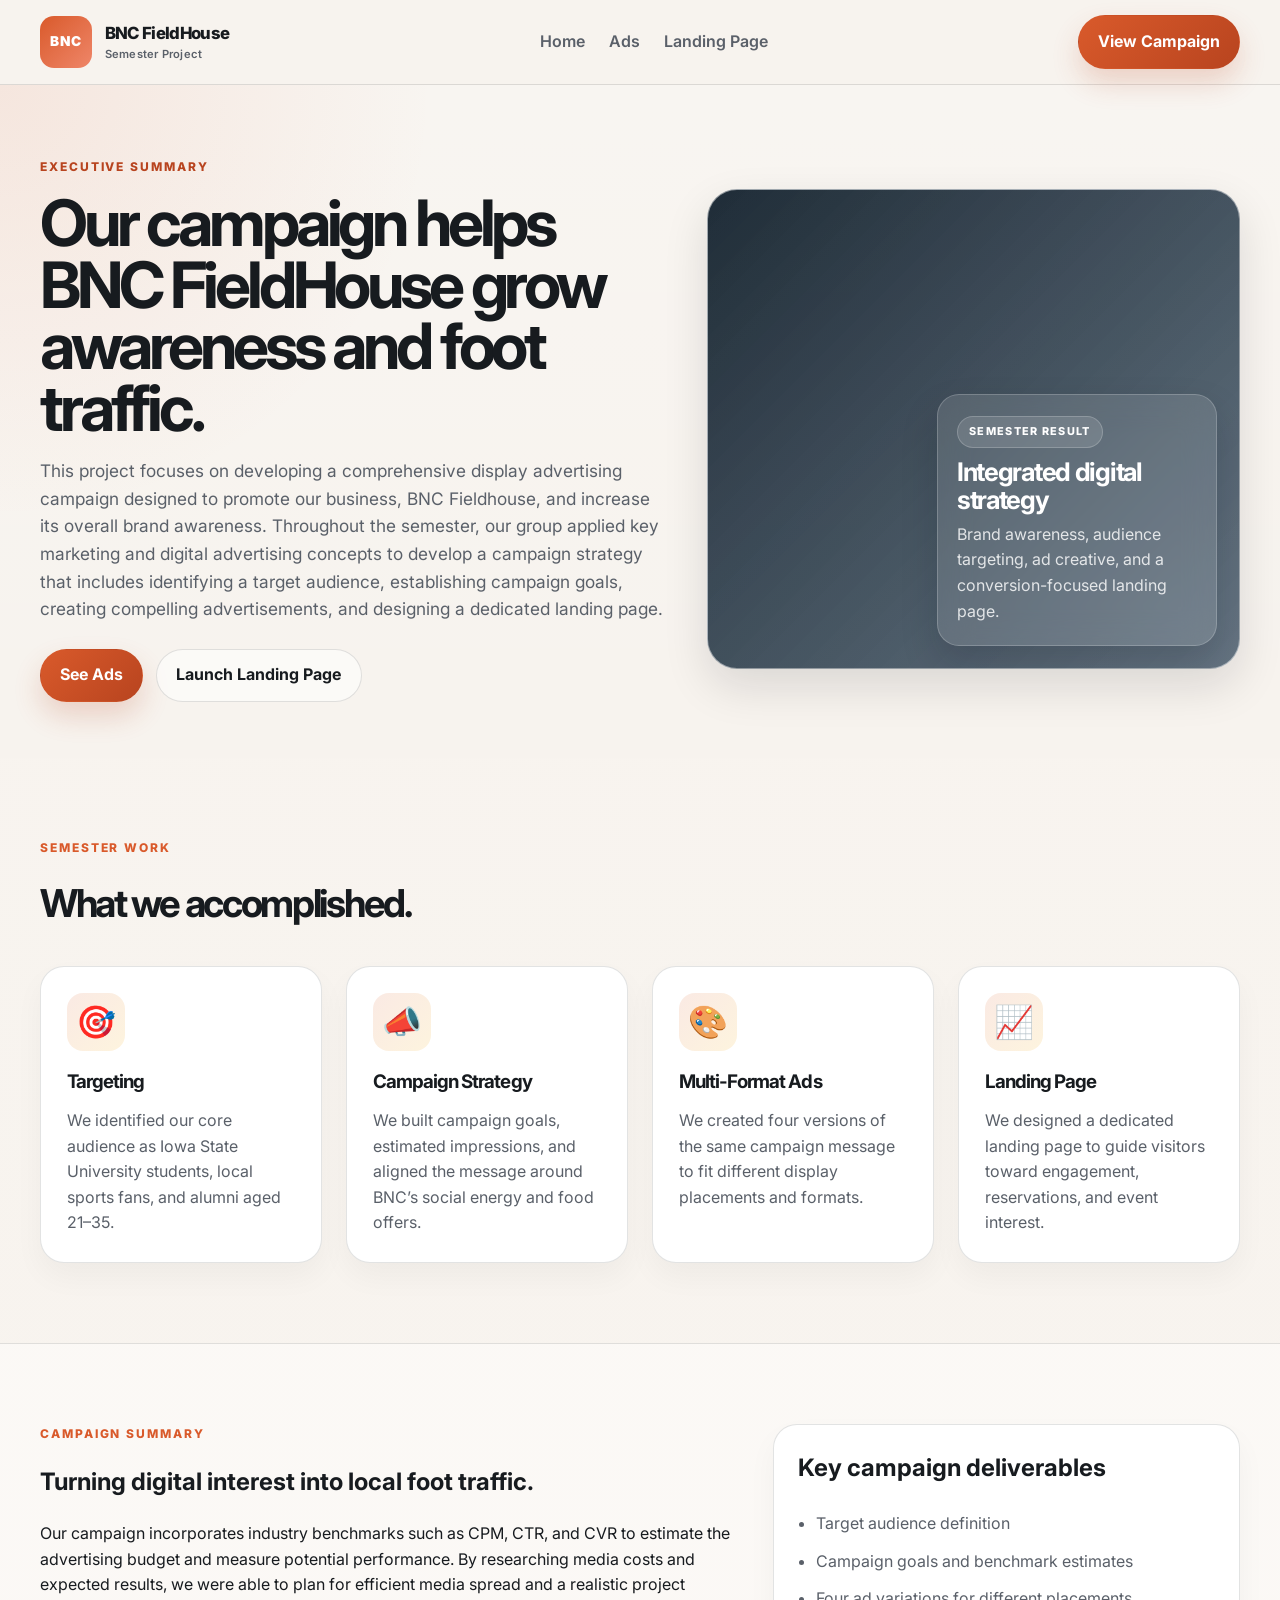
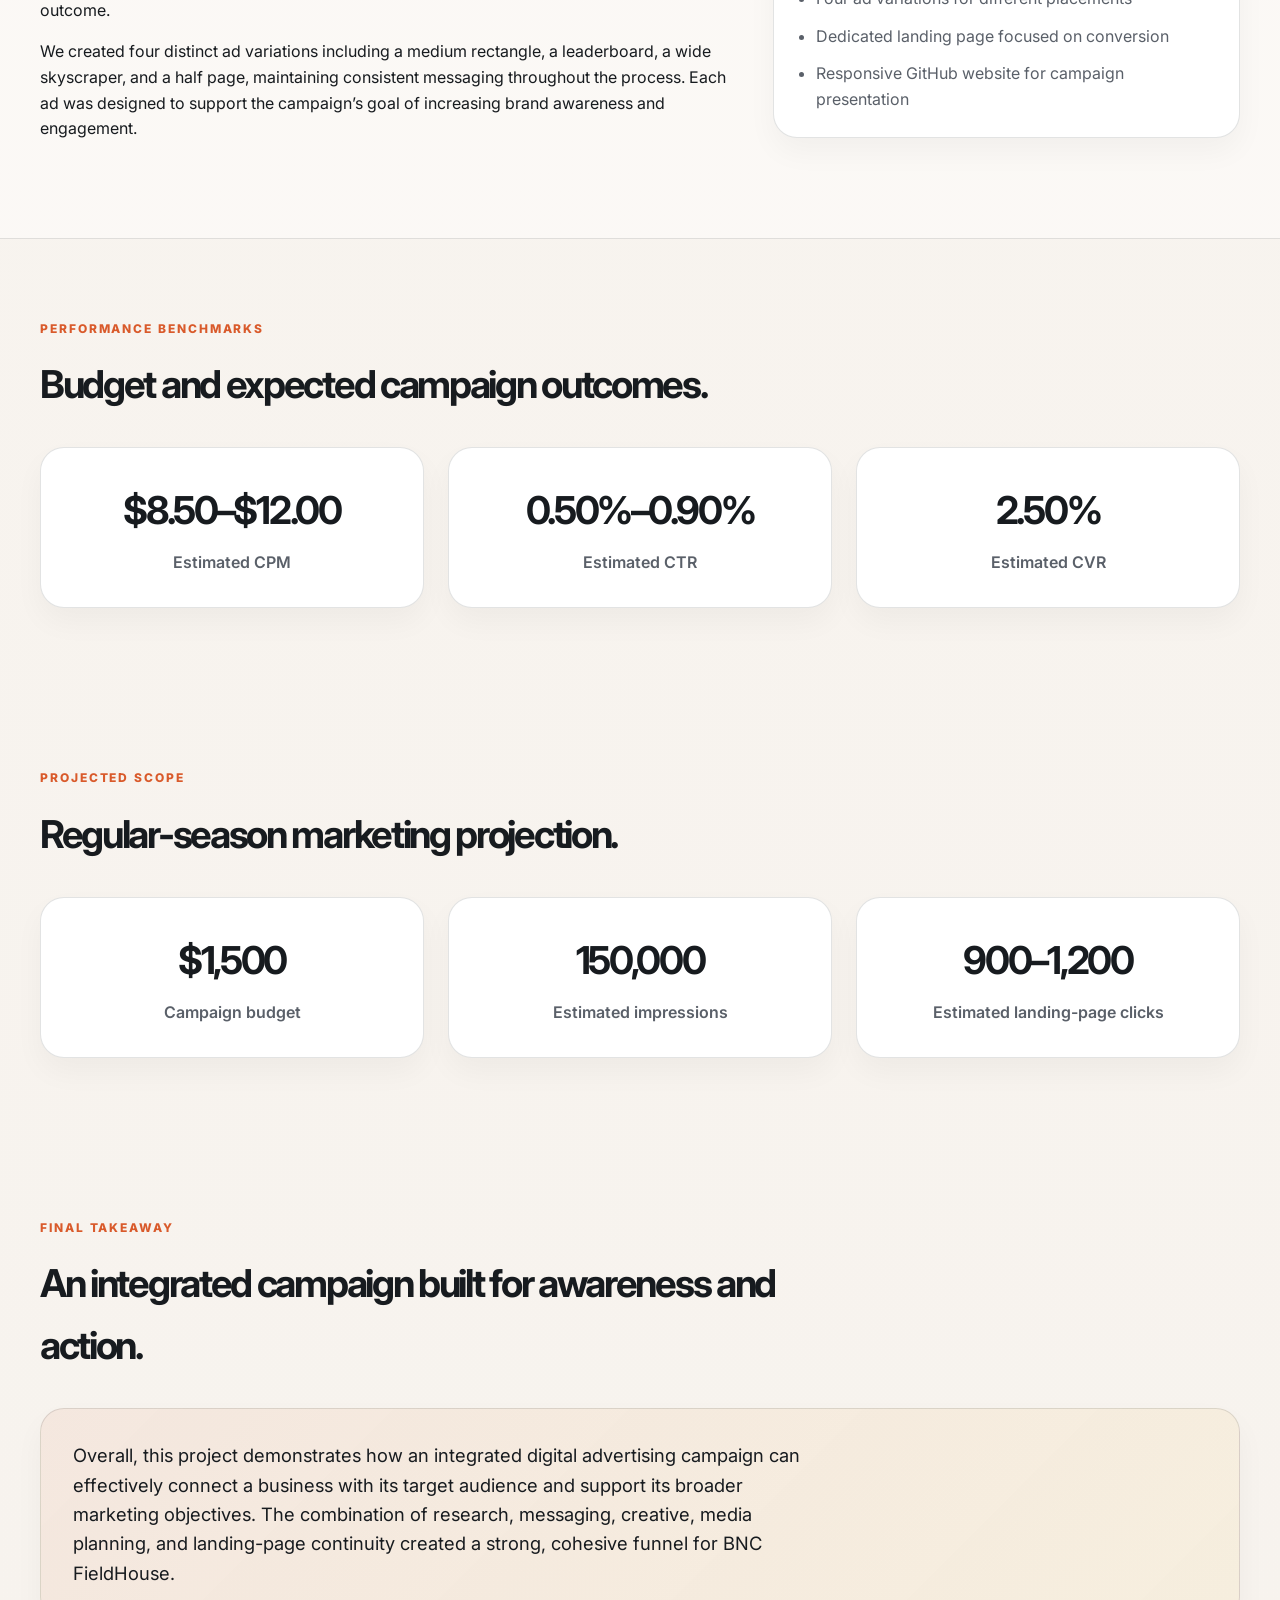
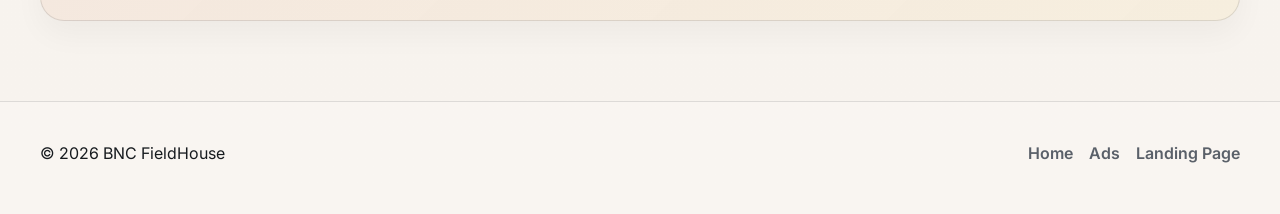
==== commit 9a9f06a4: "Complete the three-page GitHub site for the BNC FieldHouse campaign with the home summary, clickable" ====
--- a/index.html
+++ b/index.html
@@ -5,9 +5,9 @@
     <meta name="viewport" content="width=device-width, initial-scale=1.0" />
     <meta
       name="description"
-      content="BNC FieldHouse digital marketing project overview, ad campaign portfolio, and conversion-focused landing page."
+      content="Executive summary of the BNC FieldHouse semester campaign and digital ad project."
     />
-    <title>BNC FieldHouse | Semester Project</title>
+    <title>BNC FieldHouse | Executive Summary</title>
     <link rel="preconnect" href="https://fonts.googleapis.com" />
     <link rel="preconnect" href="https://fonts.gstatic.com" crossorigin />
     <link
@@ -33,7 +33,7 @@
           <a href="landing.html">Landing Page</a>
         </nav>
 
-        <a class="btn btn-primary" href="landing.html">View Campaign</a>
+        <a class="btn btn-primary" href="ads.html">View Campaign</a>
       </div>
     </header>
 
@@ -42,25 +42,25 @@
         <div class="container hero-grid">
           <div class="hero-copy">
             <p class="eyebrow">Executive Summary</p>
-            <h1>We built a digital campaign and branded experience for <span>BNC FieldHouse.</span></h1>
+            <h1>Our campaign helps BNC FieldHouse grow awareness and foot traffic.</h1>
             <p class="lead">
-              This semester, we created a conversion-focused marketing system for a local sports bar and grill,
-              including strategic audience targeting, ad creative, landing-page design, and campaign planning.
-              The goal was to turn interest into action by increasing awareness, driving reservations, and building
-              a stronger digital presence for the business.
+              This project focuses on developing a comprehensive display advertising campaign designed to promote our business,
+              BNC Fieldhouse, and increase its overall brand awareness. Throughout the semester, our group applied key marketing
+              and digital advertising concepts to develop a campaign strategy that includes identifying a target audience,
+              establishing campaign goals, creating compelling advertisements, and designing a dedicated landing page.
             </p>
 
             <div class="hero-actions">
-              <a class="btn btn-primary" href="ads.html">See Ad Campaign</a>
-              <a class="btn btn-secondary" href="landing.html">Open Landing Page</a>
-            </div>
-          </div>
-
-          <div class="hero-visual home-visual" aria-label="BNC FieldHouse marketing campaign overview">
+              <a class="btn btn-primary" href="ads.html">See Ads</a>
+              <a class="btn btn-secondary" href="landing.html">Launch Landing Page</a>
+            </div>
+          </div>
+
+          <div class="hero-visual home-visual" aria-label="BNC FieldHouse campaign image">
             <div class="glass-card feature-card">
-              <span class="tag">Project Result</span>
-              <h3>Strong local conversion path</h3>
-              <p>Traffic, engagement, and brand visibility were all connected through one clear funnel.</p>
+              <span class="tag">Semester Result</span>
+              <h3>Integrated digital strategy</h3>
+              <p>Brand awareness, audience targeting, ad creative, and a conversion-focused landing page.</p>
             </div>
           </div>
         </div>
@@ -76,26 +76,26 @@
           <div class="cards-grid">
             <article class="info-card">
               <div class="icon">🎯</div>
-              <h3>Audience Research</h3>
-              <p>We defined the ideal customer based on local interests, campus traffic, social behavior, and game-day habits.</p>
+              <h3>Targeting</h3>
+              <p>We identified our core audience as Iowa State University students, local sports fans, and alumni aged 21–35.</p>
             </article>
 
             <article class="info-card">
               <div class="icon">📣</div>
               <h3>Campaign Strategy</h3>
-              <p>We developed campaign goals, messaging hooks, and benchmark estimates for awareness and conversion.</p>
+              <p>We built campaign goals, estimated impressions, and aligned the message around BNC’s social energy and food offers.</p>
             </article>
 
             <article class="info-card">
               <div class="icon">🎨</div>
-              <h3>Ad Creative</h3>
-              <p>Four ad variations were designed to fit different placements, audiences, and motivations while keeping a consistent brand voice.</p>
+              <h3>Multi-Format Ads</h3>
+              <p>We created four versions of the same campaign message to fit different display placements and formats.</p>
             </article>
 
             <article class="info-card">
               <div class="icon">📈</div>
-              <h3>Landing Page UX</h3>
-              <p>We connected the campaign to a dedicated landing page to improve conversion, clarity, and action-taking.</p>
+              <h3>Landing Page</h3>
+              <p>We designed a dedicated landing page to guide visitors toward engagement, reservations, and event interest.</p>
             </article>
           </div>
         </div>
@@ -104,26 +104,26 @@
       <section class="section alt-section">
         <div class="container two-col">
           <div>
-            <p class="eyebrow accent">Strategy Overview</p>
-            <h2>Turning interest into action.</h2>
+            <p class="eyebrow accent">Campaign Summary</p>
+            <h2>Turning digital interest into local foot traffic.</h2>
             <p>
-              The goal of the project was to create a digital marketing experience that matched BNC FieldHouse’s vibe:
-              energetic, local, and built for social engagement. We focused on the audience most likely to visit regularly:
-              college students, young professionals, sports fans, and local nightlife seekers.
+              Our campaign incorporates industry benchmarks such as CPM, CTR, and CVR to estimate the advertising budget and measure
+              potential performance. By researching media costs and expected results, we were able to plan for efficient media spread and a realistic project outcome.
             </p>
             <p>
-              Our work combined audience targeting, creative direction, and conversion-focused messaging so the campaign would feel consistent across every touchpoint.
+              We created four distinct ad variations including a medium rectangle, a leaderboard, a wide skyscraper, and a half page,
+              maintaining consistent messaging throughout the process. Each ad was designed to support the campaign’s goal of increasing brand awareness and engagement.
             </p>
           </div>
 
           <div class="checklist-panel">
-            <h3>Key deliverables</h3>
+            <h3>Key campaign deliverables</h3>
             <ul>
-              <li>Audience targeting strategy</li>
-              <li>Offer and messaging framework</li>
-              <li>Four display ad variants</li>
-              <li>Landing page continuity and CTA flow</li>
-              <li>Conversion-focused website structure</li>
+              <li>Target audience definition</li>
+              <li>Campaign goals and benchmark estimates</li>
+              <li>Four ad variations for different placements</li>
+              <li>Dedicated landing page focused on conversion</li>
+              <li>Responsive GitHub website for campaign presentation</li>
             </ul>
           </div>
         </div>
@@ -132,38 +132,63 @@
       <section class="section">
         <div class="container">
           <div class="section-heading narrow">
-            <p class="eyebrow accent">Performance Goals</p>
-            <h2>Our campaign benchmarks.</h2>
+            <p class="eyebrow accent">Performance Benchmarks</p>
+            <h2>Budget and expected campaign outcomes.</h2>
           </div>
 
           <div class="stats-panel three-up">
             <div class="stat-box">
-              <strong>3-5%</strong>
-              <span>estimated CTR</span>
-            </div>
-            <div class="stat-box">
-              <strong>2-4%</strong>
-              <span>landing page conversion target</span>
-            </div>
-            <div class="stat-box">
-              <strong>25-40%</strong>
-              <span>increase in local awareness</span>
-            </div>
-          </div>
-        </div>
-      </section>
-
-      <section class="section">
-        <div class="container">
-          <div class="section-heading narrow">
-            <p class="eyebrow accent">Key Takeaways</p>
-            <h2>What this project taught us.</h2>
+              <strong>$8.50–$12.00</strong>
+              <span>Estimated CPM</span>
+            </div>
+            <div class="stat-box">
+              <strong>0.50%–0.90%</strong>
+              <span>Estimated CTR</span>
+            </div>
+            <div class="stat-box">
+              <strong>2.50%</strong>
+              <span>Estimated CVR</span>
+            </div>
+          </div>
+        </div>
+      </section>
+
+      <section class="section">
+        <div class="container">
+          <div class="section-heading narrow">
+            <p class="eyebrow accent">Projected Scope</p>
+            <h2>Regular-season marketing projection.</h2>
+          </div>
+
+          <div class="stats-panel three-up">
+            <div class="stat-box">
+              <strong>$1,500</strong>
+              <span>Campaign budget</span>
+            </div>
+            <div class="stat-box">
+              <strong>150,000</strong>
+              <span>Estimated impressions</span>
+            </div>
+            <div class="stat-box">
+              <strong>900–1,200</strong>
+              <span>Estimated landing-page clicks</span>
+            </div>
+          </div>
+        </div>
+      </section>
+
+      <section class="section">
+        <div class="container">
+          <div class="section-heading narrow">
+            <p class="eyebrow accent">Final Takeaway</p>
+            <h2>An integrated campaign built for awareness and action.</h2>
           </div>
 
           <div class="quote-box">
             <p>
-              The most important part of digital marketing is creating a clear path from attention to action. This project showed
-              how strong visual branding, practical messaging, and a focused landing page can work together to drive real user engagement.
+              Overall, this project demonstrates how an integrated digital advertising campaign can effectively connect a business with
+              its target audience and support its broader marketing objectives. The combination of research, messaging, creative,
+              media planning, and landing-page continuity created a strong, cohesive funnel for BNC FieldHouse.
             </p>
           </div>
         </div>
@@ -184,4 +209,3 @@
     <script src="script.js"></script>
   </body>
 </html>
-
--- a/style.css
+++ b/style.css
@@ -1,37 +1,58 @@
 :root {
-  --bg: #0f1115;
-  --bg-soft: #171b22;
-  --panel: #1b2028;
-  --panel-alt: #12161d;
-  --card: rgba(17, 21, 28, 0.8);
-  --text: #f5f7fa;
-  --muted: #c9ced6;
-  --red: #e53d3d;
-  --red-strong: #ff4a4a;
-  --red-soft: rgba(229, 61, 61, 0.12);
-  --gold: #f5d86c;
-  --line: rgba(255,255,255,0.1);
-  --shadow: 0 24px 60px rgba(0,0,0,0.38);
-}
-
-* { box-sizing: border-box; }
-
-html { scroll-behavior: smooth; }
+  --bg: #f7f3ee;
+  --bg-alt: #efeae5;
+  --surface: rgba(255, 255, 255, 0.78);
+  --surface-strong: #ffffff;
+  --panel: #fffaf5;
+  --text: #171b1f;
+  --muted: #5a6069;
+  --line: rgba(23, 27, 31, 0.12);
+  --primary: #d95a2b;
+  --primary-strong: #b8441f;
+  --primary-soft: #f9d7b1;
+  --accent: #f7c75a;
+  --navy: #13212d;
+  --success: #2f9b74;
+  --shadow: 0 18px 45px rgba(15, 17, 21, 0.12);
+  --red-deep: #7e1111;
+  --red-mid: #b5171c;
+  --gold: #f7c75a;
+  --black: #120f0d;
+}
+
+* {
+  box-sizing: border-box;
+}
+
+html {
+  scroll-behavior: smooth;
+}
 
 body {
   margin: 0;
-  font-family: "Inter", sans-serif;
-  background: linear-gradient(180deg, #0f1115 0%, #151a22 100%);
+  font-family: "Inter", "Segoe UI", sans-serif;
+  background: linear-gradient(180deg, #f8f4ef 0%, #f7f3ee 100%);
   color: var(--text);
   line-height: 1.6;
 }
 
-a { color: inherit; text-decoration: none; }
-
-img { max-width: 100%; display: block; }
+a {
+  color: inherit;
+  text-decoration: none;
+}
+
+img {
+  max-width: 100%;
+  display: block;
+}
+
+button,
+input {
+  font: inherit;
+}
 
 .container {
-  width: min(1180px, calc(100% - 2rem));
+  width: min(1200px, calc(100% - 2rem));
   margin: 0 auto;
 }
 
@@ -39,58 +60,68 @@
   position: sticky;
   top: 0;
   z-index: 20;
-  background: rgba(15, 17, 21, 0.82);
-  backdrop-filter: blur(10px);
+  background: rgba(247, 243, 238, 0.85);
+  backdrop-filter: blur(16px);
   border-bottom: 1px solid var(--line);
 }
 
-.nav-wrap {
+.nav-wrap,
+.footer-wrap {
   display: flex;
   align-items: center;
   justify-content: space-between;
   gap: 1rem;
-  min-height: 82px;
+}
+
+.nav-wrap {
+  min-height: 84px;
 }
 
 .brand {
-  display: flex;
-  align-items: center;
-  gap: 0.85rem;
+  display: inline-flex;
+  align-items: center;
+  gap: 0.8rem;
+  min-width: 0;
 }
 
 .brand-mark {
-  display: grid;
+  display: inline-grid;
   place-items: center;
-  width: 48px;
-  height: 48px;
+  width: 52px;
+  height: 52px;
   border-radius: 14px;
+  background: linear-gradient(135deg, var(--primary) 0%, #ef8669 100%);
+  color: white;
+  font-size: 0.85rem;
   font-weight: 900;
-  background: linear-gradient(135deg, var(--red), #9f1d1d);
-  color: #fff;
-  box-shadow: 0 12px 30px rgba(229, 61, 61, 0.3);
+  letter-spacing: 0.08em;
 }
 
 .brand-name {
   display: block;
+  font-size: 1.05rem;
   font-weight: 800;
-  letter-spacing: 0.04em;
-  text-transform: uppercase;
-  font-size: 0.8rem;
+  letter-spacing: -0.04em;
 }
 
 .brand small {
+  display: block;
   color: var(--muted);
+  font-size: 0.7rem;
+  font-weight: 600;
+  letter-spacing: 0.02em;
 }
 
 .main-nav {
   display: flex;
   align-items: center;
-  gap: 1.4rem;
-  flex-wrap: wrap;
+  gap: 1.5rem;
+  font-weight: 600;
+  color: var(--muted);
 }
 
 .main-nav a {
-  color: var(--muted);
+  position: relative;
   transition: color 0.2s ease;
 }
 
@@ -103,531 +134,706 @@
   display: inline-flex;
   align-items: center;
   justify-content: center;
+  gap: 0.5rem;
+  min-height: 46px;
+  padding: 0.8rem 1.2rem;
   border: 1px solid transparent;
   border-radius: 999px;
-  padding: 0.9rem 1.5rem;
   font-weight: 700;
-  letter-spacing: 0.02em;
-  transition: transform 0.2s ease, box-shadow 0.2s ease, border-color 0.2s ease, background 0.2s ease;
-  cursor: pointer;
+  transition: transform 0.18s ease, box-shadow 0.18s ease, border-color 0.18s ease;
 }
 
 .btn:hover,
 .btn:focus-visible {
   transform: translateY(-1px);
-  box-shadow: 0 16px 32px rgba(229, 61, 61, 0.18);
 }
 
 .btn-primary {
-  background: linear-gradient(135deg, var(--red), var(--red-strong));
-  color: #fff;
+  background: linear-gradient(135deg, var(--primary) 0%, var(--primary-strong) 100%);
+  color: white;
+  box-shadow: 0 14px 28px rgba(185, 69, 34, 0.2);
 }
 
 .btn-secondary {
-  background: transparent;
-  border-color: rgba(255,255,255,0.22);
+  background: rgba(255, 255, 255, 0.55);
+  border-color: rgba(23, 27, 31, 0.12);
   color: var(--text);
 }
 
-.btn-secondary:hover,
-.btn-secondary:focus-visible {
-  border-color: rgba(255,255,255,0.45);
-  background: rgba(255,255,255,0.02);
+.btn.full-width {
+  width: 100%;
+}
+
+main {
+  overflow: hidden;
 }
 
 .hero {
-  position: relative;
-  padding: 5rem 0 4rem;
+  padding: 4.5rem 0 3.5rem;
   background:
-    radial-gradient(circle at top left, rgba(229, 61, 61, 0.18), transparent 30%),
-    linear-gradient(180deg, rgba(15,17,21,0.9), rgba(21,26,34,1));
+    radial-gradient(circle at top left, rgba(226, 121, 84, 0.12), transparent 30%),
+    linear-gradient(180deg, rgba(255, 255, 255, 0.18), transparent),
+    #f7f3ee;
+}
+
+.page-hero {
+  padding: 3.5rem 0 1rem;
 }
 
 .hero-grid {
   display: grid;
-  grid-template-columns: 1.2fr 0.8fr;
-  gap: 2rem;
-  align-items: center;
+  grid-template-columns: 1.08fr 0.92fr;
+  gap: 2.6rem;
+  align-items: center;
+}
+
+.hero-copy h1,
+.page-hero h1 {
+  margin: 0;
+  font-size: clamp(2.6rem, 5vw, 4.6rem);
+  line-height: 0.96;
+  letter-spacing: -0.065em;
+}
+
+.hero-copy h1 span,
+.page-hero h1 span {
+  color: var(--primary);
 }
 
 .eyebrow {
-  display: inline-block;
   margin: 0 0 1rem;
-  font-size: 0.78rem;
-  letter-spacing: 0.12em;
+  color: var(--primary-strong);
   text-transform: uppercase;
-  color: var(--gold);
+  font-size: 0.75rem;
+  letter-spacing: 0.16em;
   font-weight: 800;
 }
 
-.eyebrow.accent { color: var(--red); }
-
-h1, h2, h3 {
-  margin: 0 0 1rem;
-  line-height: 1.1;
-}
-
-h1 {
-  font-size: clamp(2.5rem, 6vw, 5rem);
-  letter-spacing: -0.04em;
-}
-
-h1 span {
-  color: var(--gold);
-}
-
-h2 {
-  font-size: clamp(2rem, 4vw, 3rem);
-  letter-spacing: -0.04em;
+.eyebrow.accent {
+  color: var(--primary);
 }
 
 .lead {
+  margin: 1.2rem 0 0;
+  max-width: 62ch;
+  color: var(--muted);
   font-size: 1.08rem;
-  color: var(--muted);
-  max-width: 60ch;
 }
 
 .hero-actions {
   display: flex;
   flex-wrap: wrap;
-  gap: 1rem;
-  margin: 2rem 0 1.5rem;
+  gap: 0.8rem;
+  margin-top: 1.6rem;
 }
 
 .hero-stats {
-  list-style: none;
-  margin: 0;
-  padding: 0;
   display: flex;
   flex-wrap: wrap;
-  gap: 2rem;
+  gap: 1.6rem;
+  list-style: none;
+  padding: 0;
+  margin: 2rem 0 0;
 }
 
 .hero-stats li {
   display: grid;
   gap: 0.2rem;
-  min-width: 110px;
+  min-width: 80px;
 }
 
 .hero-stats strong {
   font-size: 1.6rem;
-  color: var(--text);
+  letter-spacing: -0.06em;
 }
 
 .hero-stats span {
   color: var(--muted);
+  font-size: 0.9rem;
 }
 
 .hero-visual {
   position: relative;
-  min-height: 420px;
-  border-radius: 28px;
-  background: linear-gradient(160deg, rgba(229,61,61,0.9), rgba(27,32,40,0.88)),
-              url("https://images.unsplash.com/photo-1517248135467-4c7edcad34c4?auto=format&fit=crop&w=1200&q=80") center/cover;
+  min-height: 480px;
+  border-radius: 30px;
   box-shadow: var(--shadow);
   overflow: hidden;
+  border: 1px solid rgba(255, 255, 255, 0.5);
 }
 
 .home-visual {
-  background: linear-gradient(160deg, rgba(229,61,61,0.88), rgba(27,32,40,0.86)),
-              url("https://images.unsplash.com/photo-1559339352-11d035aa65de?auto=format&fit=crop&w=1200&q=80") center/cover;
+  background: linear-gradient(135deg, rgba(19, 33, 45, 0.95), rgba(48, 70, 90, 0.8));
 }
 
 .landing-visual {
-  background: linear-gradient(160deg, rgba(229,61,61,0.85), rgba(27,32,40,0.82)),
-              url("https://images.unsplash.com/photo-1528605248644-14dd04022da1?auto=format&fit=crop&w=1200&q=80") center/cover;
-}
-
-.glass-card,
-.floating-card {
-  background: rgba(16, 19, 24, 0.76);
-  border: 1px solid rgba(255,255,255,0.12);
-  backdrop-filter: blur(10px);
+  background: linear-gradient(135deg, rgba(143, 76, 46, 0.9), rgba(30, 45, 60, 0.95));
+}
+
+.hero-visual::before {
+  content: "";
+  position: absolute;
+  inset: 0;
+  background: linear-gradient(135deg, transparent 0%, rgba(255,255,255,0.08) 100%);
+}
+
+.glass-card {
+  position: absolute;
+  right: 1.4rem;
+  bottom: 1.4rem;
+  max-width: 280px;
+  padding: 1.3rem 1.2rem;
+  border: 1px solid rgba(255, 255, 255, 0.2);
   border-radius: 22px;
-}
-
-.feature-card {
-  position: absolute;
-  left: 1.25rem;
-  right: 1.25rem;
-  bottom: 1.25rem;
-  padding: 1.2rem 1rem;
+  background: rgba(255, 255, 255, 0.12);
+  backdrop-filter: blur(16px);
+  box-shadow: 0 18px 36px rgba(11, 18, 26, 0.18);
+  color: white;
 }
 
 .tag {
+  display: inline-block;
+  margin-bottom: 0.6rem;
+  padding: 0.4rem 0.7rem;
+  border-radius: 999px;
+  background: rgba(255, 255, 255, 0.12);
+  border: 1px solid rgba(255, 255, 255, 0.2);
+  font-size: 0.68rem;
+  font-weight: 800;
+  letter-spacing: 0.12em;
+  text-transform: uppercase;
+}
+
+.feature-card h3 {
+  margin: 0 0 0.5rem;
+  font-size: clamp(1.5rem, 2vw, 2.1rem);
+  line-height: 1.1;
+  letter-spacing: -0.05em;
+}
+
+.feature-card p {
+  margin: 0;
+  color: rgba(255, 255, 255, 0.82);
+}
+
+.section {
+  padding: 5rem 0;
+}
+
+.alt-section {
+  background: rgba(255, 255, 255, 0.4);
+  border-top: 1px solid var(--line);
+  border-bottom: 1px solid var(--line);
+}
+
+.section-heading {
+  margin-bottom: 2rem;
+}
+
+.section-heading.narrow {
+  max-width: 760px;
+}
+
+.section-heading h2 {
+  margin: 0;
+  font-size: clamp(2rem, 3vw, 2.9rem);
+  letter-spacing: -0.06em;
+}
+
+.cards-grid,
+.three-up,
+.strategy-cards,
+.menu-grid,
+.visit-grid,
+.ad-gallery {
+  display: grid;
+  gap: 1.5rem;
+}
+
+.cards-grid {
+  grid-template-columns: repeat(4, minmax(0, 1fr));
+}
+
+.info-card,
+.menu-card,
+.mini-card,
+.visit-card,
+.stat-box,
+.quote-box,
+.info-panel,
+.checklist-panel,
+.campaign-copy,
+.form-panel,
+.ad-card {
+  background: var(--surface-strong);
+  border: 1px solid var(--line);
+  border-radius: 24px;
+  box-shadow: 0 14px 30px rgba(16, 20, 25, 0.04);
+}
+
+.info-card {
+  padding: 1.6rem;
+}
+
+.icon {
+  display: inline-grid;
+  place-items: center;
+  width: 58px;
+  height: 58px;
+  margin-bottom: 1rem;
+  border-radius: 16px;
+  background: linear-gradient(135deg, rgba(217, 90, 43, 0.13), rgba(247, 199, 90, 0.2));
+  font-size: 2rem;
+}
+
+.info-card h3,
+.menu-body h3,
+.visit-card h2,
+.mini-card h3,
+.info-panel h3,
+.campaign-copy h2 {
+  margin: 0 0 0.7rem;
+  letter-spacing: -0.05em;
+}
+
+.info-card p,
+.menu-body p,
+.mini-card p,
+.campaign-copy p,
+.visit-card p,
+.info-panel li,
+.two-col-list li,
+.checklist-panel li {
+  margin: 0;
+  color: var(--muted);
+}
+
+.two-col {
+  display: grid;
+  grid-template-columns: 1.2fr 0.8fr;
+  gap: 2rem;
+  align-items: start;
+}
+
+.checklist-panel,
+.info-panel {
+  padding: 1.5rem 1.5rem;
+}
+
+.checklist-panel h3,
+.info-panel h3 {
+  margin-top: 0;
+  font-size: 1.5rem;
+}
+
+.checklist-panel ul,
+.info-panel ul,
+.two-col-list ul {
+  margin: 1rem 0 0;
+  padding-left: 1.15rem;
+  display: grid;
+  gap: 0.75rem;
+}
+
+.three-up {
+  grid-template-columns: repeat(3, minmax(0, 1fr));
+}
+
+.stat-box {
+  display: grid;
+  place-items: center;
+  gap: 0.5rem;
+  padding: 2rem 1.25rem;
+  text-align: center;
+}
+
+.stat-box strong {
+  font-size: clamp(2rem, 3vw, 3rem);
+  letter-spacing: -0.06em;
+}
+
+.stat-box span {
+  color: var(--muted);
+  font-weight: 600;
+}
+
+.quote-box {
+  padding: 2rem 2rem;
+  background: linear-gradient(135deg, rgba(217, 90, 43, 0.08), rgba(247, 199, 90, 0.1));
+}
+
+.quote-box p {
+  margin: 0;
+  max-width: 62ch;
+  font-size: 1.15rem;
+  color: var(--text);
+}
+
+.site-footer {
+  padding: 1.4rem 0 2rem;
+  border-top: 1px solid var(--line);
+  background: rgba(255, 255, 255, 0.18);
+}
+
+.footer-links {
+  display: flex;
+  align-items: center;
+  gap: 1rem;
+  color: var(--muted);
+  font-weight: 600;
+}
+
+.page-hero h1 {
+  max-width: 20ch;
+}
+
+.campaign-grid {
+  display: grid;
+  grid-template-columns: 1.2fr 0.8fr;
+  gap: 2rem;
+  align-items: start;
+}
+
+.campaign-copy,
+.info-panel {
+  padding: 1.8rem;
+}
+
+.campaign-copy {
+  display: grid;
+  gap: 1rem;
+}
+
+.campaign-copy p {
+  margin: 0;
+}
+
+.two-col-list {
+  display: grid;
+  grid-template-columns: repeat(2, minmax(0, 1fr));
+  gap: 2rem;
+}
+
+.strategy-cards {
+  grid-template-columns: repeat(4, minmax(0, 1fr));
+}
+
+.mini-card {
+  padding: 1.4rem 1.2rem;
+}
+
+.mini-card h3 {
+  font-size: 1.25rem;
+}
+
+.pill {
   display: inline-flex;
-  margin-bottom: 0.5rem;
-  padding: 0.35rem 0.75rem;
+  align-items: center;
+  justify-content: center;
+  padding: 0.45rem 0.7rem;
   border-radius: 999px;
-  background: rgba(245, 216, 108, 0.16);
-  color: var(--gold);
-  font-size: 0.72rem;
+  font-size: 0.7rem;
   font-weight: 800;
   letter-spacing: 0.08em;
   text-transform: uppercase;
 }
 
-.section {
-  padding: 4.5rem 0;
-}
-
-.alt-section {
-  background: rgba(255,255,255,0.02);
-  border-top: 1px solid var(--line);
-  border-bottom: 1px solid var(--line);
-}
-
-.narrow {
-  max-width: 700px;
-}
-
-.cards-grid {
-  display: grid;
-  grid-template-columns: repeat(4, minmax(0, 1fr));
-  gap: 1.25rem;
-  margin-top: 2rem;
-}
-
-.info-card,
-.menu-card,
-.visit-card,
-.mini-card,
-.info-panel,
-.ad-card {
-  background: rgba(255,255,255,0.02);
-  border: 1px solid var(--line);
-  border-radius: 22px;
+.pill {
+  margin-bottom: 0.9rem;
+  background: rgba(217, 90, 43, 0.1);
+  color: var(--primary-strong);
+}
+
+.menu-grid {
+  grid-template-columns: repeat(3, minmax(0, 1fr));
+}
+
+.menu-card {
   overflow: hidden;
 }
 
-.info-card {
-  padding: 1.5rem;
-}
-
-.icon {
-  display: grid;
-  place-items: center;
-  width: 58px;
-  height: 58px;
-  border-radius: 16px;
-  background: var(--red-soft);
-  font-size: 2rem;
-  margin-bottom: 1rem;
-}
-
-.two-col {
-  display: grid;
+.menu-visual {
+  height: 200px;
+  background-size: cover;
+  background-position: center;
+}
+
+.menu-visual.burgers {
+  background:
+    linear-gradient(135deg, rgba(33, 24, 20, 0.35), rgba(33, 24, 20, 0.05)),
+    url("https://images.unsplash.com/photo-1568901346375-23c9450c58cd?auto=format&fit=crop&w=900&q=80") center/cover no-repeat;
+}
+
+.menu-visual.wings {
+  background:
+    linear-gradient(135deg, rgba(33, 24, 20, 0.32), rgba(33, 24, 20, 0.05)),
+    url("https://images.unsplash.com/photo-1608039755401-742074f0548d?auto=format&fit=crop&w=900&q=80") center/cover no-repeat;
+}
+
+.menu-visual.melt {
+  background:
+    linear-gradient(135deg, rgba(33, 24, 20, 0.28), rgba(33, 24, 20, 0.08)),
+    url("https://images.unsplash.com/photo-1550547660-d9450f859349?auto=format&fit=crop&w=900&q=80") center/cover no-repeat;
+}
+
+.menu-body {
+  padding: 1.35rem 1.3rem 1.5rem;
+}
+
+.menu-body strong {
+  display: block;
+  margin-top: 0.8rem;
+  font-size: 1.2rem;
+  letter-spacing: -0.04em;
+}
+
+.visit-grid {
   grid-template-columns: 1fr 1fr;
-  gap: 2rem;
-  align-items: start;
-}
-
-.checklist-panel {
-  background: rgba(255,255,255,0.02);
-  border: 1px solid var(--line);
-  border-radius: 22px;
+  gap: 1.75rem;
+  align-items: stretch;
+}
+
+.visit-card {
   padding: 1.8rem;
 }
 
-.checklist-panel ul,
-.two-col-list ul,
-.info-panel ul {
-  margin: 0;
-  padding-left: 1.2rem;
+.contact-list {
   display: grid;
   gap: 0.7rem;
-  color: var(--muted);
-}
-
-.three-up {
-  display: grid;
-  grid-template-columns: repeat(3, minmax(0, 1fr));
-  gap: 1.25rem;
-  margin-top: 2rem;
-}
-
-.stat-box {
-  padding: 1.6rem 1.4rem;
-  border-radius: 22px;
-  background: linear-gradient(180deg, rgba(229,61,61,0.12), rgba(255,255,255,0.02));
-  border: 1px solid rgba(255,255,255,0.08);
-}
-
-.stat-box strong {
-  display: block;
-  font-size: clamp(1.7rem, 3vw, 2.7rem);
-  letter-spacing: -0.04em;
-}
-
-.quote-box {
-  padding: 2rem;
-  border-radius: 24px;
-  border: 1px solid var(--line);
-  background: rgba(255,255,255,0.015);
-  font-size: 1.1rem;
-  color: var(--muted);
-}
-
-.page-hero {
-  padding: 4rem 0 2rem;
-}
-
-.campaign-grid {
-  display: grid;
-  grid-template-columns: 1.3fr 0.7fr;
-  gap: 2rem;
-  align-items: start;
-}
-
-.campaign-copy p,
-.info-panel li,
-.two-col-list li,
-.mini-card p,
-.ad-info p,
-.info-card p,
-.contact-list p,
-.visit-card p {
-  color: var(--muted);
-}
-
-.info-panel {
-  padding: 1.5rem;
-}
-
-.strategy-cards {
-  display: grid;
-  grid-template-columns: repeat(4, minmax(0, 1fr));
-  gap: 1.25rem;
-  margin-top: 2rem;
-}
-
-.mini-card {
-  padding: 1.5rem 1.25rem;
-}
-
-.ad-grid {
-  display: grid;
+  margin-top: 1.1rem;
+}
+
+.reservation-form {
+  display: grid;
+  gap: 1rem;
+}
+
+.reservation-form label {
+  display: grid;
+  gap: 0.45rem;
+  font-weight: 600;
+}
+
+.reservation-form input {
+  width: 100%;
+  min-height: 46px;
+  padding: 0.8rem 0.9rem;
+  border: 1px solid rgba(15, 17, 21, 0.12);
+  border-radius: 12px;
+  background: #fff;
+  color: var(--text);
+}
+
+.reservation-form input:focus {
+  outline: 2px solid rgba(217, 90, 43, 0.2);
+  border-color: rgba(217, 90, 43, 0.5);
+}
+
+.ad-gallery {
   grid-template-columns: repeat(2, minmax(0, 1fr));
-  gap: 1.5rem;
   margin-top: 2rem;
 }
 
 .ad-card {
   display: block;
-  transition: transform 0.2s ease, border-color 0.2s ease;
+  padding: 1rem;
+  transition: transform 0.2s ease, box-shadow 0.2s ease, border-color 0.2s ease;
 }
 
 .ad-card:hover,
 .ad-card:focus-visible {
   transform: translateY(-2px);
-  border-color: rgba(229,61,61,0.4);
-}
-
-.ad-preview {
-  min-height: 220px;
-  background-size: cover;
-  background-position: center;
-}
-
-.ad-one {
-  background: linear-gradient(135deg, rgba(0,0,0,0.2), rgba(0,0,0,0.4)), url("https://images.unsplash.com/photo-1544025162-d76694265947?auto=format&fit=crop&w=1200&q=80") center/cover;
-}
-
-.ad-two {
-  background: linear-gradient(135deg, rgba(0,0,0,0.2), rgba(0,0,0,0.4)), url("https://images.unsplash.com/photo-1550547660-d9450f859349?auto=format&fit=crop&w=1200&q=80") center/cover;
-}
-
-.ad-three {
-  background: linear-gradient(135deg, rgba(0,0,0,0.2), rgba(0,0,0,0.4)), url("https://images.unsplash.com/photo-1514933651103-005eec06c04b?auto=format&fit=crop&w=1200&q=80") center/cover;
-}
-
-.ad-four {
-  background: linear-gradient(135deg, rgba(0,0,0,0.2), rgba(0,0,0,0.4)), url("https://images.unsplash.com/photo-1528605248644-14dd04022da1?auto=format&fit=crop&w=1200&q=80") center/cover;
-}
-
-.ad-info {
-  padding: 1.2rem 1.1rem 1.4rem;
-}
-
-.ad-info span {
-  display: inline-block;
-  margin-bottom: 0.5rem;
-  color: var(--gold);
-  font-size: 0.75rem;
+  border-color: rgba(217, 90, 43, 0.35);
+  box-shadow: 0 18px 36px rgba(15, 17, 21, 0.08);
+}
+
+.ad-card__label {
+  display: block;
+  margin-bottom: 0.8rem;
+  color: var(--primary-strong);
+  font-size: 0.76rem;
   font-weight: 800;
+  letter-spacing: 0.1em;
+  text-transform: uppercase;
+}
+
+.ad-visual {
+  position: relative;
+  display: grid;
+  align-items: center;
+  justify-items: center;
+  width: 100%;
+  overflow: hidden;
+  border-radius: 18px;
+  color: white;
+  background:
+    radial-gradient(circle at 50% 30%, rgba(255, 220, 130, 0.18), transparent 24%),
+    linear-gradient(180deg, rgba(77, 4, 4, 0.45), rgba(26, 6, 5, 0.7)),
+    linear-gradient(135deg, var(--red-deep) 0%, var(--red-mid) 42%, #610808 100%);
+  box-shadow: inset 0 0 0 1px rgba(255,255,255,0.12);
+}
+
+.ad-visual::before {
+  content: "";
+  position: absolute;
+  inset: 0;
+  background: linear-gradient(180deg, transparent 0%, rgba(0,0,0,0.2) 100%);
+}
+
+.ad-badge,
+.ad-title,
+.ad-price,
+.ad-subtitle,
+.ad-cta {
+  position: relative;
+  z-index: 1;
+}
+
+.ad-badge {
+  display: inline-flex;
+  align-items: center;
+  justify-content: center;
+  width: 50px;
+  height: 50px;
+  border-radius: 12px;
+  background: rgba(255,255,255,0.12);
+  border: 1px solid rgba(255,255,255,0.2);
+  font-weight: 900;
+  font-size: 0.78rem;
   letter-spacing: 0.08em;
+}
+
+.ad-title {
+  display: block;
+  text-align: center;
+  font-weight: 900;
+  line-height: 0.94;
+  letter-spacing: -0.06em;
   text-transform: uppercase;
-}
-
-.menu-grid {
-  display: grid;
-  grid-template-columns: repeat(3, minmax(0, 1fr));
-  gap: 1.4rem;
-}
-
-.menu-card {
-  background: rgba(255,255,255,0.015);
-}
-
-.menu-visual {
-  min-height: 210px;
-  background-size: cover;
-  background-position: center;
-}
-
-.menu-visual.burgers {
-  background-image: linear-gradient(180deg, rgba(0,0,0,0.12), rgba(0,0,0,0.4)), url("https://images.unsplash.com/photo-1568901346375-23c9450c58cd?auto=format&fit=crop&w=1200&q=80");
-}
-
-.menu-visual.wings {
-  background-image: linear-gradient(180deg, rgba(0,0,0,0.12), rgba(0,0,0,0.4)), url("https://images.unsplash.com/photo-1527477396000-e27163b481c2?auto=format&fit=crop&w=1200&q=80");
-}
-
-.menu-visual.melt {
-  background-image: linear-gradient(180deg, rgba(0,0,0,0.12), rgba(0,0,0,0.4)), url("https://images.unsplash.com/photo-1559847844-5315695dadae?auto=format&fit=crop&w=1200&q=80");
-}
-
-.menu-body {
-  padding: 1.2rem 1.2rem 1.45rem;
-}
-
-.pill {
+  text-shadow: 0 4px 16px rgba(0,0,0,0.2);
+}
+
+.ad-price,
+.ad-subtitle,
+.ad-cta {
   display: inline-flex;
-  margin-bottom: 0.9rem;
-  padding: 0.35rem 0.65rem;
+  align-items: center;
+  justify-content: center;
+  padding: 0.45rem 0.8rem;
   border-radius: 999px;
-  background: rgba(229,61,61,0.12);
-  color: #ffadad;
+  background: rgba(255,255,255,0.12);
+  border: 1px solid rgba(255,255,255,0.2);
+  font-weight: 800;
+  letter-spacing: 0.04em;
+}
+
+.ad-card--leaderboard .ad-visual {
+  grid-template-columns: auto 1fr auto;
+  gap: 0.8rem;
+  min-height: 96px;
+  padding: 0.8rem 1rem;
+}
+
+.ad-card--leaderboard .ad-title {
+  font-size: clamp(0.9rem, 1.4vw, 1.35rem);
+}
+
+.ad-card--medium .ad-visual {
+  min-height: 250px;
+  padding: 1rem;
+  gap: 0.4rem;
+}
+
+.ad-card--medium .ad-title {
+  font-size: clamp(1.7rem, 2.6vw, 2.6rem);
+}
+
+.ad-card--skyscraper .ad-visual {
+  min-height: 600px;
+  padding: 1rem;
+  gap: 0.8rem;
+}
+
+.ad-card--skyscraper .ad-title {
+  font-size: clamp(1.4rem, 2vw, 2.1rem);
+}
+
+.ad-card--mobile .ad-visual {
+  grid-template-columns: auto 1fr auto;
+  gap: 0.6rem;
+  min-height: 52px;
+  padding: 0.7rem 0.8rem;
+}
+
+.ad-card--mobile .ad-title {
+  font-size: 0.8rem;
+  letter-spacing: 0.02em;
+}
+
+.ad-cta {
+  min-height: 30px;
   font-size: 0.68rem;
-  font-weight: 800;
-  letter-spacing: 0.06em;
   text-transform: uppercase;
 }
 
-.menu-body strong {
-  display: inline-block;
-  margin-top: 0.8rem;
-  color: var(--gold);
-}
-
-.visit-grid {
-  display: grid;
-  grid-template-columns: 1fr 1fr;
-  gap: 1.4rem;
-}
-
-.visit-card {
-  padding: 2rem;
-}
-
-.contact-list {
-  margin-top: 1.5rem;
-  display: grid;
-  gap: 0.8rem;
-}
-
-.reservation-form,
-.contact-form {
-  display: grid;
-  gap: 1rem;
-}
-
-label {
-  display: grid;
-  gap: 0.45rem;
-  font-weight: 600;
-}
-
-input,
-textarea {
-  width: 100%;
-  border: 1px solid rgba(255,255,255,0.12);
-  border-radius: 12px;
-  padding: 0.9rem 1rem;
-  background: rgba(255,255,255,0.02);
-  color: var(--text);
-  font: inherit;
-}
-
-input::placeholder,
-textarea::placeholder {
-  color: rgba(201,206,214,0.7);
-}
-
-input:focus,
-textarea:focus {
-  outline: 2px solid rgba(229,61,61,0.6);
-  border-color: transparent;
-}
-
-textarea {
-  min-height: 130px;
-  resize: vertical;
-}
-
-.full-width {
-  width: 100%;
-}
-
-.site-footer {
-  padding: 1.7rem 0 2.6rem;
-  border-top: 1px solid var(--line);
-}
-
-.footer-wrap {
-  display: flex;
-  align-items: center;
-  justify-content: space-between;
-  gap: 1rem;
-  color: var(--muted);
-}
-
-.footer-links {
-  display: flex;
-  flex-wrap: wrap;
-  gap: 1rem;
-}
-
 @media (max-width: 900px) {
-  .hero-grid,
+  .nav-wrap,
+  .footer-wrap,
   .two-col,
   .campaign-grid,
+  .hero-grid,
+  .visit-grid,
+  .ad-gallery {
+    grid-template-columns: 1fr;
+    flex-direction: column;
+    align-items: flex-start;
+  }
+
+  .nav-wrap,
+  .footer-wrap {
+    padding: 1rem 0;
+  }
+
+  .brand {
+    width: 100%;
+  }
+
+  .main-nav {
+    flex-wrap: wrap;
+    gap: 0.85rem;
+  }
+
   .cards-grid,
   .three-up,
   .menu-grid,
   .strategy-cards,
-  .ad-grid,
-  .visit-grid {
+  .two-col-list {
     grid-template-columns: 1fr;
-  }
-
-  .nav-wrap,
-  .footer-wrap {
-    flex-direction: column;
-    align-items: flex-start;
-  }
-
-  .main-nav {
-    gap: 0.85rem;
   }
 }
 
 @media (max-width: 560px) {
   .hero {
-    padding-top: 4rem;
-  }
-
-  .hero-actions,
+    padding-top: 3.5rem;
+  }
+
+  .hero-copy h1,
+  .page-hero h1 {
+    letter-spacing: -0.05em;
+  }
+
   .hero-stats {
-    flex-direction: column;
-    align-items: stretch;
+    gap: 1rem 1.25rem;
+  }
+
+  .site-header {
+    position: static;
   }
 
   .btn {
     width: 100%;
   }
 
-  .site-header {
-    position: static;
-  }
-}
+  .hero-actions {
+    flex-direction: column;
+  }
+}
